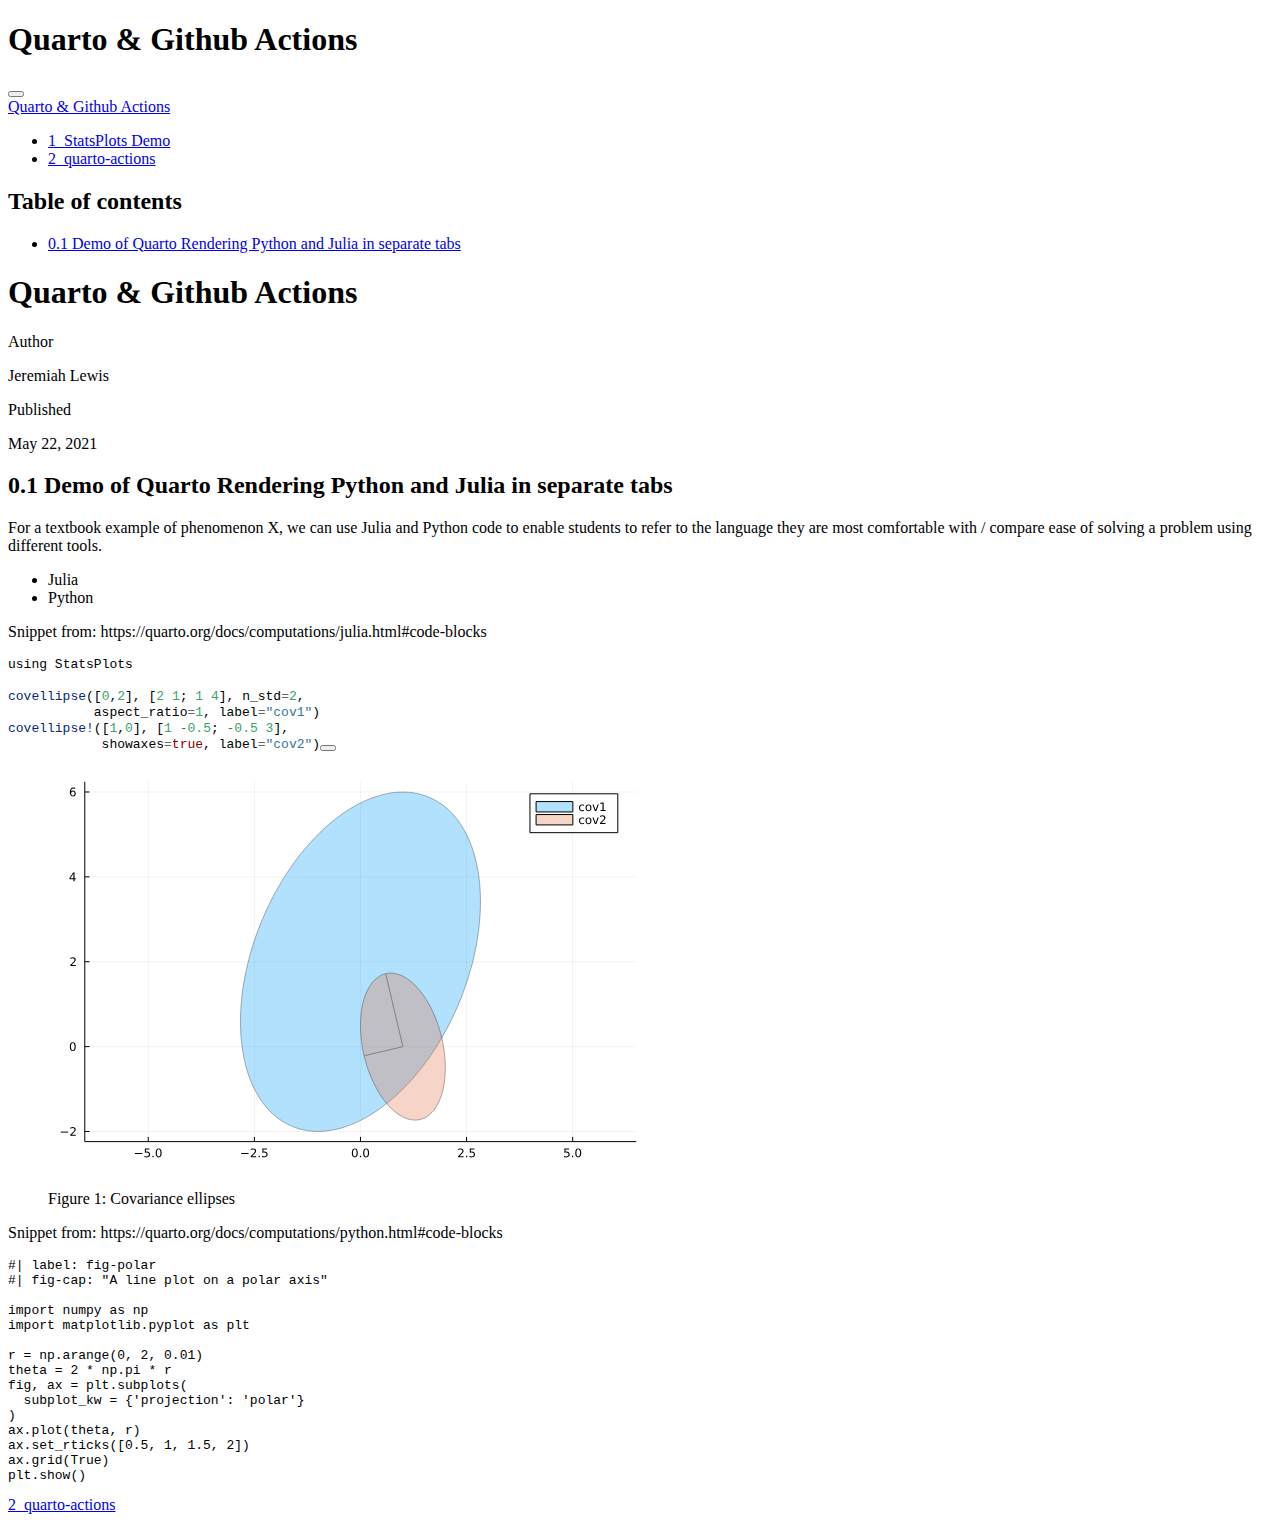
==== index.html @ 4ed68d57 "Deploying to gh-pages from @ jeremiahpslewis/quarto-reproducible-gh-actions@968321f6c983867484981bd9" ====
<!DOCTYPE html>
<html xmlns="http://www.w3.org/1999/xhtml" lang="en" xml:lang="en"><head>
  <meta charset="utf-8">
  <meta name="generator" content="quarto-0.9.243">
  <meta name="viewport" content="width=device-width, initial-scale=1.0, user-scalable=yes">
  <meta name="author" content="Norah Jones">
  <title>Quarto &amp; Github Actions</title>
  <style>
    code{white-space: pre-wrap;}
    span.smallcaps{font-variant: small-caps;}
    span.underline{text-decoration: underline;}
    div.column{display: inline-block; vertical-align: top; width: 50%;}
    div.hanging-indent{margin-left: 1.5em; text-indent: -1.5em;}
    ul.task-list{list-style: none;}
    pre > code.sourceCode { white-space: pre; position: relative; }
    pre > code.sourceCode > span { display: inline-block; line-height: 1.25; }
    pre > code.sourceCode > span:empty { height: 1.2em; }
    .sourceCode { overflow: visible; }
    code.sourceCode > span { color: inherit; text-decoration: inherit; }
    div.sourceCode { margin: 1em 0; }
    pre.sourceCode { margin: 0; }
    @media screen {
    div.sourceCode { overflow: auto; }
    }
    @media print {
    pre > code.sourceCode { white-space: pre-wrap; }
    pre > code.sourceCode > span { text-indent: -5em; padding-left: 5em; }
    }
    pre.numberSource code
      { counter-reset: source-line 0; }
    pre.numberSource code > span
      { position: relative; left: -4em; counter-increment: source-line; }
    pre.numberSource code > span > a:first-child::before
      { content: counter(source-line);
        position: relative; left: -1em; text-align: right; vertical-align: baseline;
        border: none; display: inline-block;
        -webkit-touch-callout: none; -webkit-user-select: none;
        -khtml-user-select: none; -moz-user-select: none;
        -ms-user-select: none; user-select: none;
        padding: 0 4px; width: 4em;
        color: #aaaaaa;
      }
    pre.numberSource { margin-left: 3em; border-left: 1px solid #aaaaaa;  padding-left: 4px; }
    div.sourceCode
      {   }
    @media screen {
    pre > code.sourceCode > span > a:first-child::before { text-decoration: underline; }
    }
    code span.al { color: #ff0000; font-weight: bold; } /* Alert */
    code span.an { color: #60a0b0; font-weight: bold; font-style: italic; } /* Annotation */
    code span.at { color: #7d9029; } /* Attribute */
    code span.bn { color: #40a070; } /* BaseN */
    code span.bu { } /* BuiltIn */
    code span.cf { color: #007020; font-weight: bold; } /* ControlFlow */
    code span.ch { color: #4070a0; } /* Char */
    code span.cn { color: #880000; } /* Constant */
    code span.co { color: #60a0b0; font-style: italic; } /* Comment */
    code span.cv { color: #60a0b0; font-weight: bold; font-style: italic; } /* CommentVar */
    code span.do { color: #ba2121; font-style: italic; } /* Documentation */
    code span.dt { color: #902000; } /* DataType */
    code span.dv { color: #40a070; } /* DecVal */
    code span.er { color: #ff0000; font-weight: bold; } /* Error */
    code span.ex { } /* Extension */
    code span.fl { color: #40a070; } /* Float */
    code span.fu { color: #06287e; } /* Function */
    code span.im { } /* Import */
    code span.in { color: #60a0b0; font-weight: bold; font-style: italic; } /* Information */
    code span.kw { color: #007020; font-weight: bold; } /* Keyword */
    code span.op { color: #666666; } /* Operator */
    code span.ot { color: #007020; } /* Other */
    code span.pp { color: #bc7a00; } /* Preprocessor */
    code span.sc { color: #4070a0; } /* SpecialChar */
    code span.ss { color: #bb6688; } /* SpecialString */
    code span.st { color: #4070a0; } /* String */
    code span.va { color: #19177c; } /* Variable */
    code span.vs { color: #4070a0; } /* VerbatimString */
    code span.wa { color: #60a0b0; font-weight: bold; font-style: italic; } /* Warning */
  </style>

  <script src="site_libs/quarto-nav/quarto-nav.js"></script>
  <script src="site_libs/quarto-nav/headroom.min.js"></script>
  <script src="site_libs/clipboard/clipboard.min.js"></script>
  <meta name="quarto:offset" content="./">
  <script src="site_libs/quarto-search/autocomplete.umd.js"></script>
  <script src="site_libs/quarto-search/fuse.min.js"></script>
  <script src="site_libs/quarto-search/quarto-search.js"></script>
  <link href="./quarto-actions.html" rel="next">
  <script src="site_libs/quarto-html/quarto.js"></script>
  <script src="site_libs/quarto-html/popper.min.js"></script>
  <script src="site_libs/quarto-html/tippy.umd.min.js"></script>
  <script src="site_libs/quarto-html/anchor.min.js"></script>
  <link href="site_libs/quarto-html/tippy.css" rel="stylesheet">
  <link id="quarto-text-highlighting-styles" href="site_libs/quarto-html/quarto-syntax-highlighting.css" rel="stylesheet">
  <script src="site_libs/bootstrap/bootstrap.min.js"></script>
  <link href="site_libs/bootstrap/bootstrap-icons.css" rel="stylesheet">
  <link href="site_libs/bootstrap/bootstrap.min.css" rel="stylesheet">
  <script id="quarto-search-options" type="application/json">{
    "location": "sidebar",
    "copy-button": false,
    "collapse-after": 3,
    "panel-placement": "start",
    "type": "textbox",
    "limit": 20,
    "language": {
      "search-no-results-text": "No results",
      "search-matching-documents-text": "matching documents",
      "search-copy-link-title": "Copy link to search",
      "search-hide-matches-text": "Hide additional matches",
      "search-more-match-text": "more match in this document",
      "search-more-matches-text": "more matches in this document",
      "search-clear-button-title": "Clear",
      "search-detached-cancel-button-title": "Cancel",
      "search-submit-button-title": "Submit"
    }
  }</script>
  <!--[if lt IE 9]>
    <script src="//cdnjs.cloudflare.com/ajax/libs/html5shiv/3.7.3/html5shiv-printshiv.min.js"></script>
  <![endif]-->
</head>
<body class="floating">
<div id="quarto-search-results"></div>
  <header id="quarto-header" class="headroom fixed-top">
  <nav class="quarto-secondary-nav" data-bs-toggle="collapse" data-bs-target="#quarto-sidebar" aria-controls="quarto-sidebar" aria-expanded="false" aria-label="Toggle sidebar navigation" onclick="if (window.quartoToggleHeadroom) { window.quartoToggleHeadroom(); }">
    <div class="container-fluid d-flex justify-content-between">
      <h1 class="quarto-secondary-nav-title">Quarto &amp; Github Actions</h1>
      <button type="button" class="quarto-btn-toggle btn" aria-label="Show secondary navigation">
        <i class="bi bi-chevron-right"></i>
      </button>
    </div>
  </nav>
</header>
<!-- content -->
<div id="quarto-content" class="quarto-container page-columns page-rows-contents page-layout-article">
<!-- sidebar -->
  <nav id="quarto-sidebar" class="sidebar collapse sidebar-navigation floating overflow-auto">
    <div class="pt-lg-2 mt-2 text-left sidebar-header">
    <div class="sidebar-title mb-0 py-0">
      <a href="./">Quarto &amp; Github Actions</a> 
    </div>
      </div>
      <div class="mt-2 flex-shrink-0 align-items-center">
        <div class="sidebar-search">
        <div id="quarto-search" class="" title="Search"></div>
        </div>
      </div>
    <div class="sidebar-menu-container"> 
    <ul class="list-unstyled mt-1">
        <li class="sidebar-item">
  <div class="sidebar-item-container"> 
  <a href="./index.html" class="sidebar-item-text sidebar-link active"><span class="chapter-number">1</span>&nbsp; <span class="chapter-title">StatsPlots Demo</span></a>
  </div>
</li>
        <li class="sidebar-item">
  <div class="sidebar-item-container"> 
  <a href="./quarto-actions.html" class="sidebar-item-text sidebar-link"><span class="chapter-number">2</span>&nbsp; <span class="chapter-title">quarto-actions</span></a>
  </div>
</li>
    </ul>
    </div>
</nav>
<!-- margin-sidebar -->
    <div id="quarto-margin-sidebar" class="sidebar margin-sidebar">
        <nav id="TOC" role="doc-toc">
<h2 id="toc-title">Table of contents</h2>
<ul>
<li><a href="#demo-of-quarto-rendering-python-and-julia-in-separate-tabs" id="toc-demo-of-quarto-rendering-python-and-julia-in-separate-tabs" class="nav-link active" data-scroll-target="#demo-of-quarto-rendering-python-and-julia-in-separate-tabs"> <span class="header-section-number">0.1</span> Demo of Quarto Rendering Python and Julia in separate tabs</a></li>
</ul>
</nav>
    </div>
<!-- main -->
<main class="content" id="quarto-document-content">
<header id="title-block-header" class="quarto-title-block default">



<div class="quarto-title"><h1 class="title d-none d-lg-block display-7">Quarto &amp; Github Actions</h1></div><div class="quarto-title-meta"><div><div class="quarto-title-meta-heading">Author</div><div class="quarto-title-meta-contents"><div class="quarto-title-authors"><div><div>
<p>Jeremiah Lewis</p>
</div></div></div></div></div><div><div class="quarto-title-meta-heading">Published</div><div class="quarto-title-meta-contents"><p class="date">May 22, 2021</p></div></div></div></header>

<section id="demo-of-quarto-rendering-python-and-julia-in-separate-tabs" class="level2" data-number="0.1">
<h2 data-number="0.1" class="anchored" data-anchor-id="demo-of-quarto-rendering-python-and-julia-in-separate-tabs"><span class="header-section-number">0.1</span> Demo of Quarto Rendering Python and Julia in separate tabs</h2>
<p>For a textbook example of phenomenon X, we can use Julia and Python code to enable students to refer to the language they are most comfortable with / compare ease of solving a problem using different tools.</p>
<div class="panel-tabset">
<ul class="nav nav-tabs" role="tablist"><li class="nav-item" role="presentation"><a class="nav-link active" id="tabset-1-1-tab" data-bs-toggle="tab" data-bs-target="#tabset-1-1" role="tab" aria-controls="tabset-1-1" aria-selected="true">Julia</a></li><li class="nav-item" role="presentation"><a class="nav-link" id="tabset-1-2-tab" data-bs-toggle="tab" data-bs-target="#tabset-1-2" role="tab" aria-controls="tabset-1-2" aria-selected="false">Python</a></li></ul>
<div class="tab-content">
<div id="tabset-1-1" class="tab-pane active" role="tabpanel" aria-labeledby="tabset-1-1-tab">
<p>Snippet from: https://quarto.org/docs/computations/julia.html#code-blocks</p>
<div class="cell" data-execution_count="1">
<div class="sourceCode cell-code" id="cb1"><pre class="sourceCode julia code-with-copy"><code class="sourceCode julia"><span id="cb1-1"><a href="#cb1-1" aria-hidden="true" tabindex="-1"></a><span class="im">using</span> <span class="bu">StatsPlots</span></span>
<span id="cb1-2"><a href="#cb1-2" aria-hidden="true" tabindex="-1"></a></span>
<span id="cb1-3"><a href="#cb1-3" aria-hidden="true" tabindex="-1"></a><span class="fu">covellipse</span>([<span class="fl">0</span>,<span class="fl">2</span>], [<span class="fl">2</span> <span class="fl">1</span>; <span class="fl">1</span> <span class="fl">4</span>], n_std<span class="op">=</span><span class="fl">2</span>, </span>
<span id="cb1-4"><a href="#cb1-4" aria-hidden="true" tabindex="-1"></a>           aspect_ratio<span class="op">=</span><span class="fl">1</span>, label<span class="op">=</span><span class="st">"cov1"</span>)</span>
<span id="cb1-5"><a href="#cb1-5" aria-hidden="true" tabindex="-1"></a><span class="fu">covellipse!</span>([<span class="fl">1</span>,<span class="fl">0</span>], [<span class="fl">1</span> <span class="op">-</span><span class="fl">0.5</span>; <span class="op">-</span><span class="fl">0.5</span> <span class="fl">3</span>], </span>
<span id="cb1-6"><a href="#cb1-6" aria-hidden="true" tabindex="-1"></a>            showaxes<span class="op">=</span><span class="cn">true</span>, label<span class="op">=</span><span class="st">"cov2"</span>)</span></code><button title="Copy to Clipboard" class="code-copy-button"><i class="bi"></i></button></pre></div>
<div class="cell-output cell-output-display" data-execution_count="2">
<div id="fig-covariance" class="quarto-figure quarto-figure-center anchored">
<figure class="figure">
<p><img src="index_files/figure-html/fig-covariance-output-1.svg" class="img-fluid figure-img"></p>
<p></p><figcaption aria-hidden="true" class="figure-caption">Figure 1: Covariance ellipses</figcaption><p></p>
</figure>
</div>
</div>
</div>
</div>
<div id="tabset-1-2" class="tab-pane" role="tabpanel" aria-labeledby="tabset-1-2-tab">
<p>Snippet from: https://quarto.org/docs/computations/python.html#code-blocks</p>
<pre class="{python}"><code>#| label: fig-polar
#| fig-cap: "A line plot on a polar axis"

import numpy as np
import matplotlib.pyplot as plt

r = np.arange(0, 2, 0.01)
theta = 2 * np.pi * r
fig, ax = plt.subplots(
  subplot_kw = {'projection': 'polar'} 
)
ax.plot(theta, r)
ax.set_rticks([0.5, 1, 1.5, 2])
ax.grid(True)
plt.show()</code></pre>
</div>
</div>
</div>



</section>
</main> <!-- /main -->
<script type="application/javascript">
window.document.addEventListener("DOMContentLoaded", function (event) {
  const icon = "";
  const anchorJS = new window.AnchorJS();
  anchorJS.options = {
    placement: 'right',
    icon: icon
  };
  anchorJS.add('.anchored');
  const clipboard = new window.ClipboardJS('.code-copy-button', {
    target: function(trigger) {
      return trigger.previousElementSibling;
    }
  });
  clipboard.on('success', function(e) {
    // button target
    const button = e.trigger;
    // don't keep focus
    button.blur();
    // flash "checked"
    button.classList.add('code-copy-button-checked');
    setTimeout(function() {
      button.classList.remove('code-copy-button-checked');
    }, 1000);
    // clear code selection
    e.clearSelection();
  });
  function tippyHover(el, contentFn) {
    const config = {
      allowHTML: true,
      content: contentFn,
      maxWidth: 500,
      delay: 100,
      arrow: false,
      appendTo: function(el) {
          return el.parentElement;
      },
      interactive: true,
      interactiveBorder: 10,
      theme: 'quarto',
      placement: 'bottom-start'
    };
    window.tippy(el, config); 
  }
  const noterefs = window.document.querySelectorAll('a[role="doc-noteref"]');
  for (var i=0; i<noterefs.length; i++) {
    const ref = noterefs[i];
    tippyHover(ref, function() {
      let href = ref.getAttribute('href');
      try { href = new URL(href).hash; } catch {}
      const id = href.replace(/^#\/?/, "");
      const note = window.document.getElementById(id);
      return note.innerHTML;
    });
  }
  var bibliorefs = window.document.querySelectorAll('a[role="doc-biblioref"]');
  for (var i=0; i<bibliorefs.length; i++) {
    const ref = bibliorefs[i];
    const cites = ref.parentNode.getAttribute('data-cites').split(' ');
    tippyHover(ref, function() {
      var popup = window.document.createElement('div');
      cites.forEach(function(cite) {
        var citeDiv = window.document.createElement('div');
        citeDiv.classList.add('hanging-indent');
        citeDiv.classList.add('csl-entry');
        var biblioDiv = window.document.getElementById('ref-' + cite);
        if (biblioDiv) {
          citeDiv.innerHTML = biblioDiv.innerHTML;
        }
        popup.appendChild(citeDiv);
      });
      return popup.innerHTML;
    });
  }
});
</script>
<nav class="page-navigation">
  <div class="nav-page nav-page-previous">
  </div>
  <div class="nav-page nav-page-next">
      <a href="./quarto-actions.html" class="pagination-link">
        <span class="nav-page-text"><span class="chapter-number">2</span>&nbsp; <span class="chapter-title">quarto-actions</span></span> <i class="bi bi-arrow-right-short"></i>
      </a>
  </div>
</nav>
</div> <!-- /content -->


</body></html>
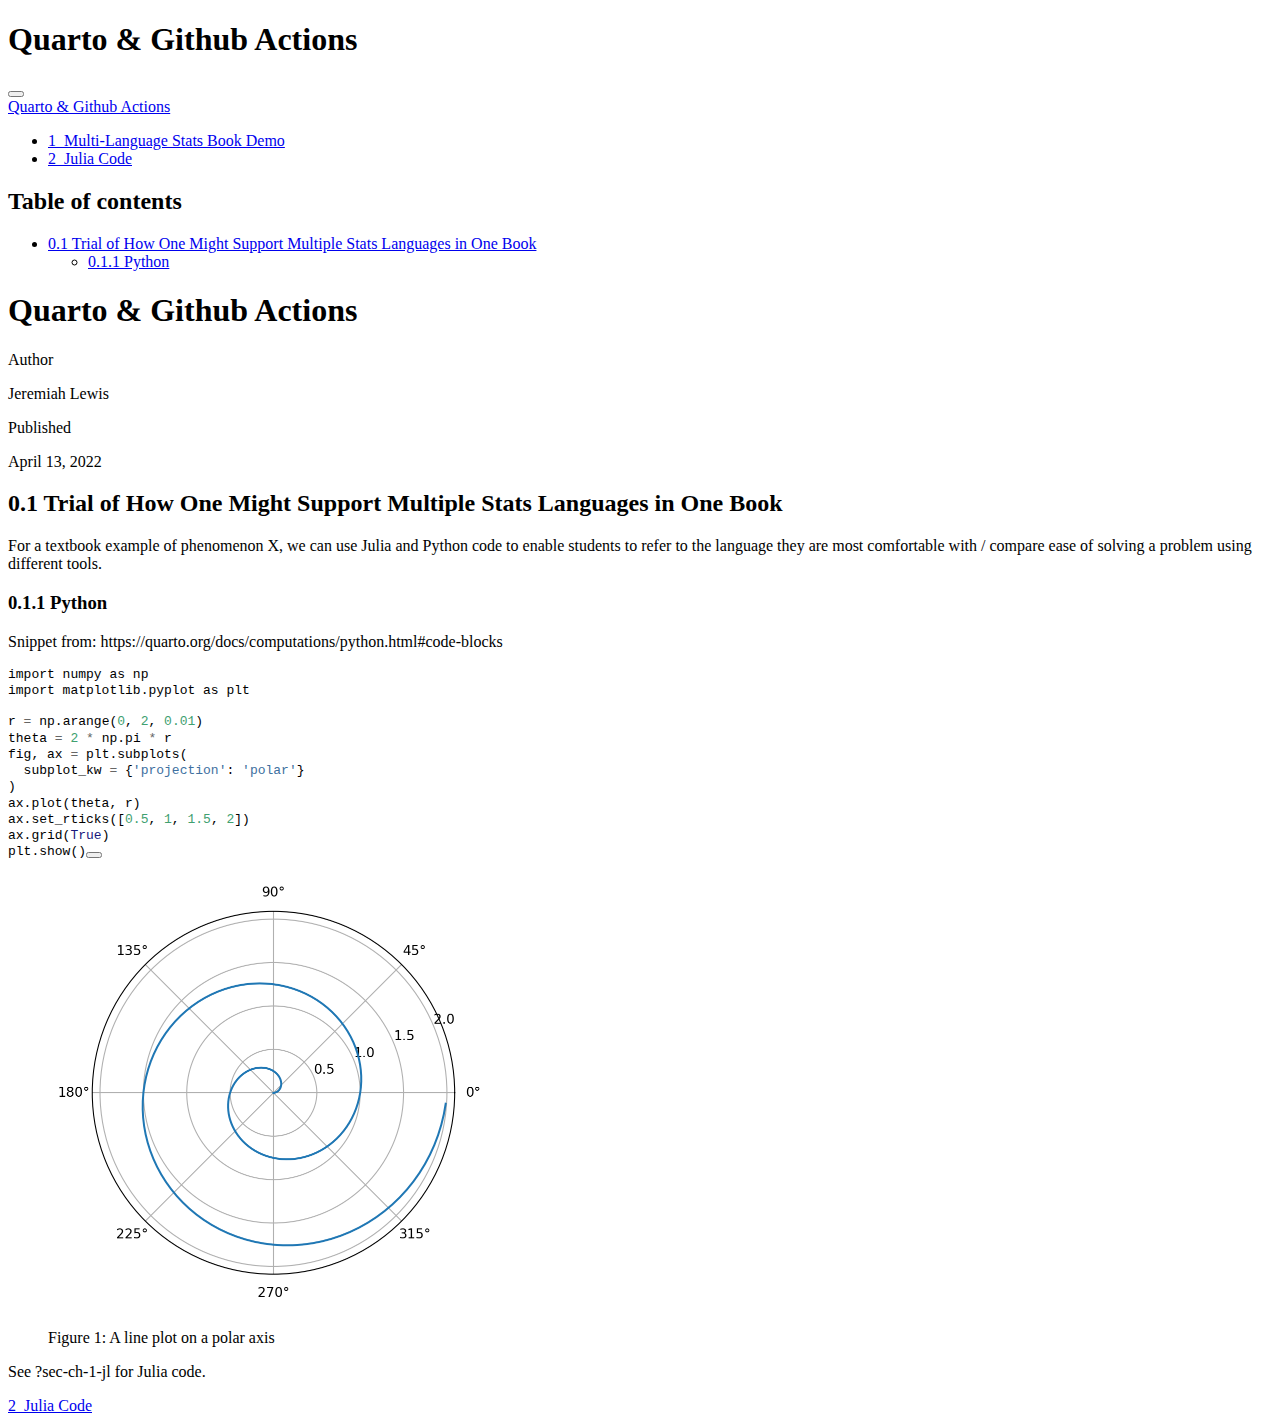
==== commit 304d3d65: "Deploying to gh-pages from @ jeremiahpslewis/quarto-reproducible-gh-actions@65e2d495f8b1edcae9ad84e5" ====
--- a/index.html
+++ b/index.html
@@ -3,7 +3,8 @@
   <meta charset="utf-8">
   <meta name="generator" content="quarto-0.9.243">
   <meta name="viewport" content="width=device-width, initial-scale=1.0, user-scalable=yes">
-  <meta name="author" content="Norah Jones">
+  <meta name="author" content="Jeremiah Lewis">
+  <meta name="dcterms.date" content="2022-04-13">
   <title>Quarto &amp; Github Actions</title>
   <style>
     code{white-space: pre-wrap;}
@@ -147,12 +148,12 @@
     <ul class="list-unstyled mt-1">
         <li class="sidebar-item">
   <div class="sidebar-item-container"> 
-  <a href="./index.html" class="sidebar-item-text sidebar-link active"><span class="chapter-number">1</span>&nbsp; <span class="chapter-title">StatsPlots Demo</span></a>
+  <a href="./index.html" class="sidebar-item-text sidebar-link active"><span class="chapter-number">1</span>&nbsp; <span class="chapter-title">Multi-Language Stats Book Demo</span></a>
   </div>
 </li>
         <li class="sidebar-item">
   <div class="sidebar-item-container"> 
-  <a href="./quarto-actions.html" class="sidebar-item-text sidebar-link"><span class="chapter-number">2</span>&nbsp; <span class="chapter-title">quarto-actions</span></a>
+  <a href="./quarto-actions.html" class="sidebar-item-text sidebar-link"><span class="chapter-number">2</span>&nbsp; <span class="chapter-title">Julia Code</span></a>
   </div>
 </li>
     </ul>
@@ -163,7 +164,10 @@
         <nav id="TOC" role="doc-toc">
 <h2 id="toc-title">Table of contents</h2>
 <ul>
-<li><a href="#demo-of-quarto-rendering-python-and-julia-in-separate-tabs" id="toc-demo-of-quarto-rendering-python-and-julia-in-separate-tabs" class="nav-link active" data-scroll-target="#demo-of-quarto-rendering-python-and-julia-in-separate-tabs"> <span class="header-section-number">0.1</span> Demo of Quarto Rendering Python and Julia in separate tabs</a></li>
+<li><a href="#trial-of-how-one-might-support-multiple-stats-languages-in-one-book" id="toc-trial-of-how-one-might-support-multiple-stats-languages-in-one-book" class="nav-link active" data-scroll-target="#trial-of-how-one-might-support-multiple-stats-languages-in-one-book"> <span class="header-section-number">0.1</span> Trial of How One Might Support Multiple Stats Languages in One Book</a>
+<ul class="collapse">
+<li><a href="#python" id="toc-python" class="nav-link" data-scroll-target="#python"> <span class="header-section-number">0.1.1</span> Python</a></li>
+</ul></li>
 </ul>
 </nav>
     </div>
@@ -175,56 +179,41 @@
 
 <div class="quarto-title"><h1 class="title d-none d-lg-block display-7">Quarto &amp; Github Actions</h1></div><div class="quarto-title-meta"><div><div class="quarto-title-meta-heading">Author</div><div class="quarto-title-meta-contents"><div class="quarto-title-authors"><div><div>
 <p>Jeremiah Lewis</p>
-</div></div></div></div></div><div><div class="quarto-title-meta-heading">Published</div><div class="quarto-title-meta-contents"><p class="date">May 22, 2021</p></div></div></div></header>
-
-<section id="demo-of-quarto-rendering-python-and-julia-in-separate-tabs" class="level2" data-number="0.1">
-<h2 data-number="0.1" class="anchored" data-anchor-id="demo-of-quarto-rendering-python-and-julia-in-separate-tabs"><span class="header-section-number">0.1</span> Demo of Quarto Rendering Python and Julia in separate tabs</h2>
+</div></div></div></div></div><div><div class="quarto-title-meta-heading">Published</div><div class="quarto-title-meta-contents"><p class="date">April 13, 2022</p></div></div></div></header>
+
+<section id="trial-of-how-one-might-support-multiple-stats-languages-in-one-book" class="level2" data-number="0.1">
+<h2 data-number="0.1" class="anchored" data-anchor-id="trial-of-how-one-might-support-multiple-stats-languages-in-one-book"><span class="header-section-number">0.1</span> Trial of How One Might Support Multiple Stats Languages in One Book</h2>
 <p>For a textbook example of phenomenon X, we can use Julia and Python code to enable students to refer to the language they are most comfortable with / compare ease of solving a problem using different tools.</p>
-<div class="panel-tabset">
-<ul class="nav nav-tabs" role="tablist"><li class="nav-item" role="presentation"><a class="nav-link active" id="tabset-1-1-tab" data-bs-toggle="tab" data-bs-target="#tabset-1-1" role="tab" aria-controls="tabset-1-1" aria-selected="true">Julia</a></li><li class="nav-item" role="presentation"><a class="nav-link" id="tabset-1-2-tab" data-bs-toggle="tab" data-bs-target="#tabset-1-2" role="tab" aria-controls="tabset-1-2" aria-selected="false">Python</a></li></ul>
-<div class="tab-content">
-<div id="tabset-1-1" class="tab-pane active" role="tabpanel" aria-labeledby="tabset-1-1-tab">
-<p>Snippet from: https://quarto.org/docs/computations/julia.html#code-blocks</p>
+<section id="python" class="level3" data-number="0.1.1">
+<h3 data-number="0.1.1" class="anchored" data-anchor-id="python"><span class="header-section-number">0.1.1</span> Python</h3>
+<p>Snippet from: https://quarto.org/docs/computations/python.html#code-blocks</p>
 <div class="cell" data-execution_count="1">
-<div class="sourceCode cell-code" id="cb1"><pre class="sourceCode julia code-with-copy"><code class="sourceCode julia"><span id="cb1-1"><a href="#cb1-1" aria-hidden="true" tabindex="-1"></a><span class="im">using</span> <span class="bu">StatsPlots</span></span>
-<span id="cb1-2"><a href="#cb1-2" aria-hidden="true" tabindex="-1"></a></span>
-<span id="cb1-3"><a href="#cb1-3" aria-hidden="true" tabindex="-1"></a><span class="fu">covellipse</span>([<span class="fl">0</span>,<span class="fl">2</span>], [<span class="fl">2</span> <span class="fl">1</span>; <span class="fl">1</span> <span class="fl">4</span>], n_std<span class="op">=</span><span class="fl">2</span>, </span>
-<span id="cb1-4"><a href="#cb1-4" aria-hidden="true" tabindex="-1"></a>           aspect_ratio<span class="op">=</span><span class="fl">1</span>, label<span class="op">=</span><span class="st">"cov1"</span>)</span>
-<span id="cb1-5"><a href="#cb1-5" aria-hidden="true" tabindex="-1"></a><span class="fu">covellipse!</span>([<span class="fl">1</span>,<span class="fl">0</span>], [<span class="fl">1</span> <span class="op">-</span><span class="fl">0.5</span>; <span class="op">-</span><span class="fl">0.5</span> <span class="fl">3</span>], </span>
-<span id="cb1-6"><a href="#cb1-6" aria-hidden="true" tabindex="-1"></a>            showaxes<span class="op">=</span><span class="cn">true</span>, label<span class="op">=</span><span class="st">"cov2"</span>)</span></code><button title="Copy to Clipboard" class="code-copy-button"><i class="bi"></i></button></pre></div>
-<div class="cell-output cell-output-display" data-execution_count="2">
-<div id="fig-covariance" class="quarto-figure quarto-figure-center anchored">
+<div class="sourceCode cell-code" id="cb1"><pre class="sourceCode python code-with-copy"><code class="sourceCode python"><span id="cb1-1"><a href="#cb1-1" aria-hidden="true" tabindex="-1"></a><span class="im">import</span> numpy <span class="im">as</span> np</span>
+<span id="cb1-2"><a href="#cb1-2" aria-hidden="true" tabindex="-1"></a><span class="im">import</span> matplotlib.pyplot <span class="im">as</span> plt</span>
+<span id="cb1-3"><a href="#cb1-3" aria-hidden="true" tabindex="-1"></a></span>
+<span id="cb1-4"><a href="#cb1-4" aria-hidden="true" tabindex="-1"></a>r <span class="op">=</span> np.arange(<span class="dv">0</span>, <span class="dv">2</span>, <span class="fl">0.01</span>)</span>
+<span id="cb1-5"><a href="#cb1-5" aria-hidden="true" tabindex="-1"></a>theta <span class="op">=</span> <span class="dv">2</span> <span class="op">*</span> np.pi <span class="op">*</span> r</span>
+<span id="cb1-6"><a href="#cb1-6" aria-hidden="true" tabindex="-1"></a>fig, ax <span class="op">=</span> plt.subplots(</span>
+<span id="cb1-7"><a href="#cb1-7" aria-hidden="true" tabindex="-1"></a>  subplot_kw <span class="op">=</span> {<span class="st">'projection'</span>: <span class="st">'polar'</span>} </span>
+<span id="cb1-8"><a href="#cb1-8" aria-hidden="true" tabindex="-1"></a>)</span>
+<span id="cb1-9"><a href="#cb1-9" aria-hidden="true" tabindex="-1"></a>ax.plot(theta, r)</span>
+<span id="cb1-10"><a href="#cb1-10" aria-hidden="true" tabindex="-1"></a>ax.set_rticks([<span class="fl">0.5</span>, <span class="dv">1</span>, <span class="fl">1.5</span>, <span class="dv">2</span>])</span>
+<span id="cb1-11"><a href="#cb1-11" aria-hidden="true" tabindex="-1"></a>ax.grid(<span class="va">True</span>)</span>
+<span id="cb1-12"><a href="#cb1-12" aria-hidden="true" tabindex="-1"></a>plt.show()</span></code><button title="Copy to Clipboard" class="code-copy-button"><i class="bi"></i></button></pre></div>
+<div class="cell-output cell-output-display">
+<div id="fig-polar" class="quarto-figure quarto-figure-center anchored">
 <figure class="figure">
-<p><img src="index_files/figure-html/fig-covariance-output-1.svg" class="img-fluid figure-img"></p>
-<p></p><figcaption aria-hidden="true" class="figure-caption">Figure 1: Covariance ellipses</figcaption><p></p>
+<p><img src="index_files/figure-html/fig-polar-output-1.png" width="442" height="432" class="figure-img"></p>
+<p></p><figcaption aria-hidden="true" class="figure-caption">Figure 1: A line plot on a polar axis</figcaption><p></p>
 </figure>
 </div>
 </div>
 </div>
-</div>
-<div id="tabset-1-2" class="tab-pane" role="tabpanel" aria-labeledby="tabset-1-2-tab">
-<p>Snippet from: https://quarto.org/docs/computations/python.html#code-blocks</p>
-<pre class="{python}"><code>#| label: fig-polar
-#| fig-cap: "A line plot on a polar axis"
-
-import numpy as np
-import matplotlib.pyplot as plt
-
-r = np.arange(0, 2, 0.01)
-theta = 2 * np.pi * r
-fig, ax = plt.subplots(
-  subplot_kw = {'projection': 'polar'} 
-)
-ax.plot(theta, r)
-ax.set_rticks([0.5, 1, 1.5, 2])
-ax.grid(True)
-plt.show()</code></pre>
-</div>
-</div>
-</div>
-
-
-
+<p>See <span class="quarto-unresolved-ref">?sec-ch-1-jl</span> for Julia code.</p>
+
+
+
+</section>
 </section>
 </main> <!-- /main -->
 <script type="application/javascript">
@@ -308,7 +297,7 @@
   </div>
   <div class="nav-page nav-page-next">
       <a href="./quarto-actions.html" class="pagination-link">
-        <span class="nav-page-text"><span class="chapter-number">2</span>&nbsp; <span class="chapter-title">quarto-actions</span></span> <i class="bi bi-arrow-right-short"></i>
+        <span class="nav-page-text"><span class="chapter-number">2</span>&nbsp; <span class="chapter-title">Julia Code</span></span> <i class="bi bi-arrow-right-short"></i>
       </a>
   </div>
 </nav>
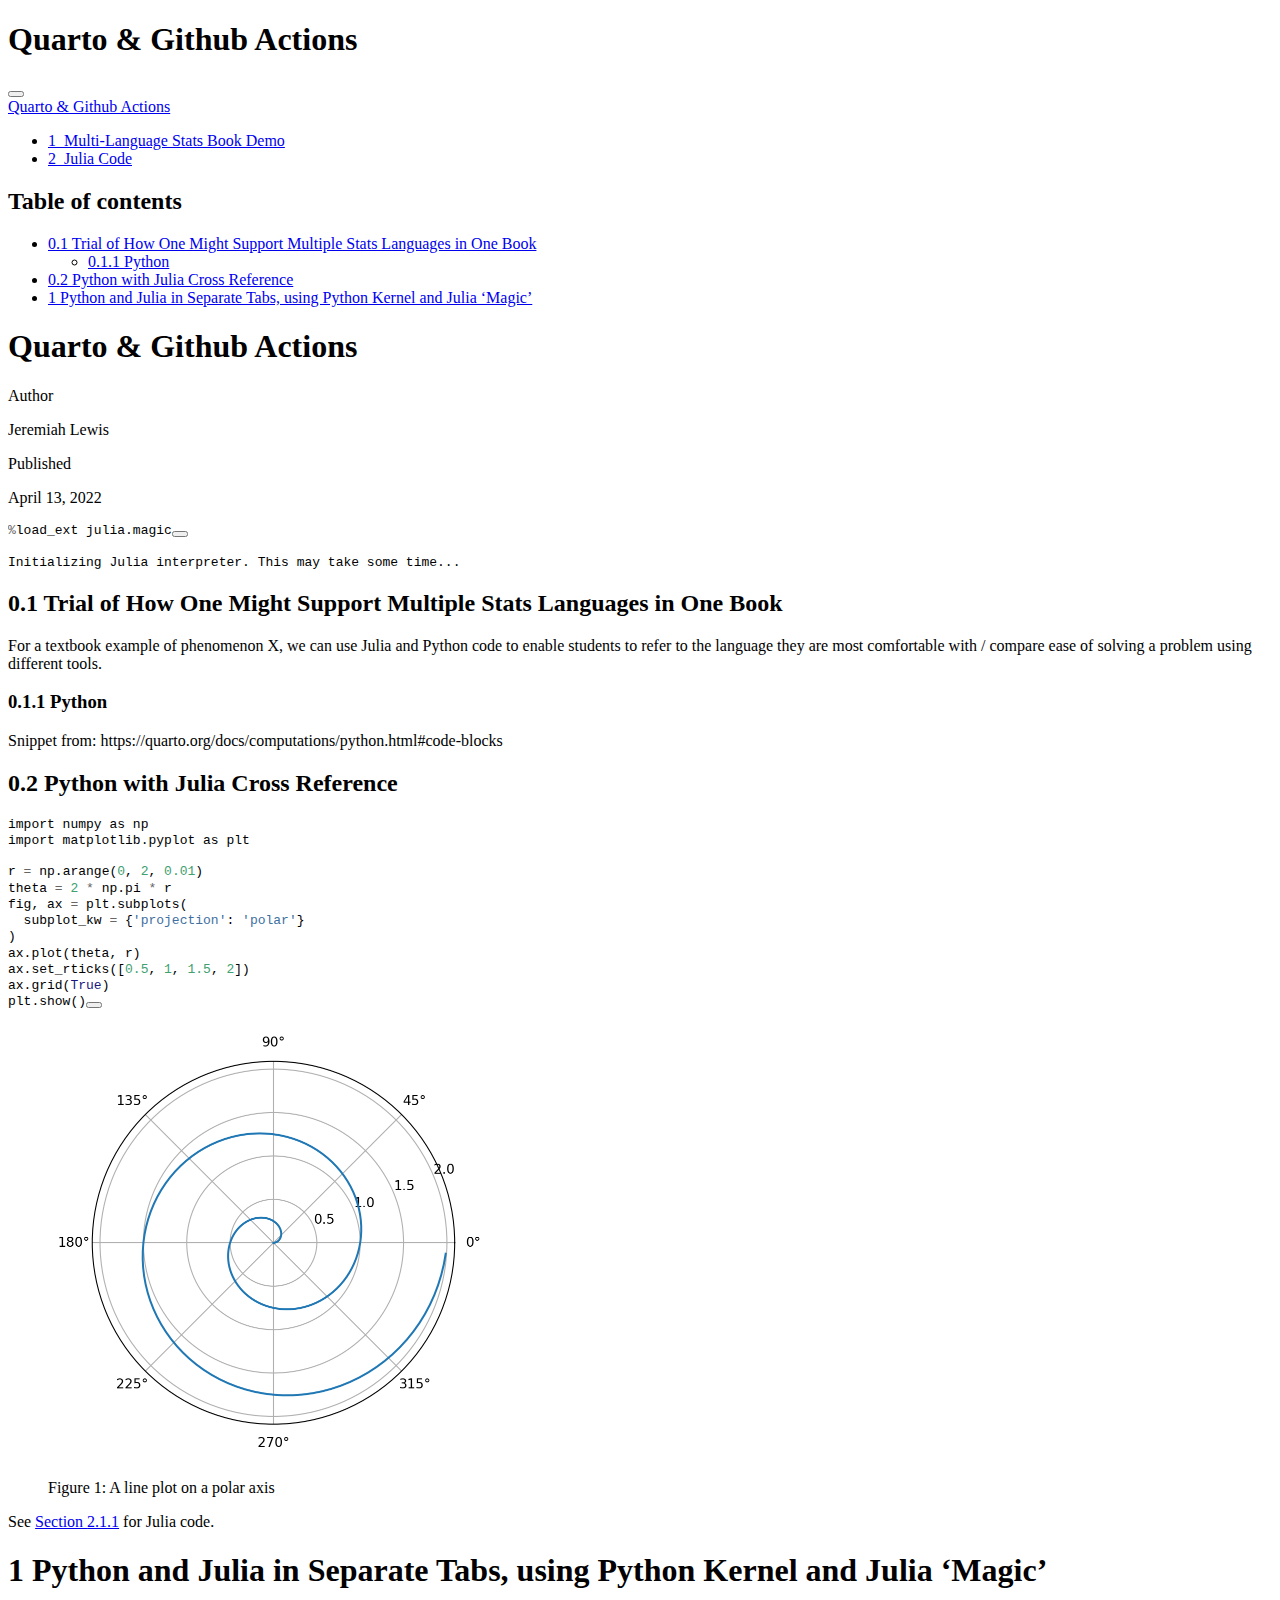
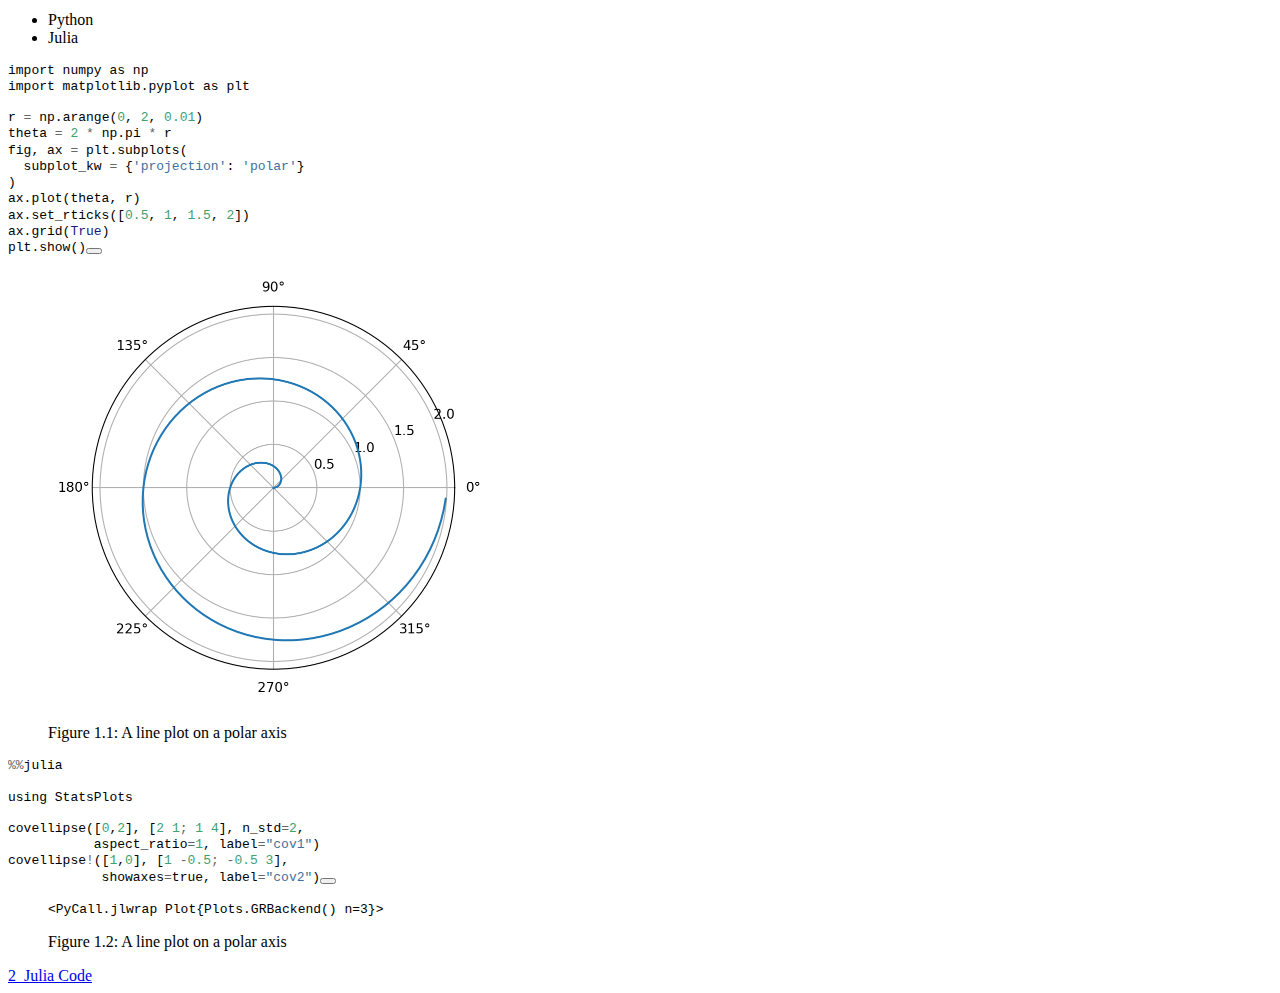
==== commit a1fbb6ab: "Deploying to gh-pages from @ jeremiahpslewis/quarto-reproducible-gh-actions@31b89a2b77bcd121e652bfc2" ====
--- a/index.html
+++ b/index.html
@@ -168,6 +168,8 @@
 <ul class="collapse">
 <li><a href="#python" id="toc-python" class="nav-link" data-scroll-target="#python"> <span class="header-section-number">0.1.1</span> Python</a></li>
 </ul></li>
+<li><a href="#python-with-julia-cross-reference" id="toc-python-with-julia-cross-reference" class="nav-link" data-scroll-target="#python-with-julia-cross-reference"> <span class="header-section-number">0.2</span> Python with Julia Cross Reference</a></li>
+<li><a href="#python-and-julia-in-separate-tabs-using-python-kernel-and-julia-magic" id="toc-python-and-julia-in-separate-tabs-using-python-kernel-and-julia-magic" class="nav-link" data-scroll-target="#python-and-julia-in-separate-tabs-using-python-kernel-and-julia-magic"> <span class="header-section-number">1</span> Python and Julia in Separate Tabs, using Python Kernel and Julia ‘Magic’</a></li>
 </ul>
 </nav>
     </div>
@@ -181,25 +183,38 @@
 <p>Jeremiah Lewis</p>
 </div></div></div></div></div><div><div class="quarto-title-meta-heading">Published</div><div class="quarto-title-meta-contents"><p class="date">April 13, 2022</p></div></div></div></header>
 
+<div class="cell" data-execution_count="1">
+<div class="sourceCode cell-code" id="cb1"><pre class="sourceCode python code-with-copy"><code class="sourceCode python"><span id="cb1-1"><a href="#cb1-1" aria-hidden="true" tabindex="-1"></a><span class="op">%</span>load_ext julia.magic</span></code><button title="Copy to Clipboard" class="code-copy-button"><i class="bi"></i></button></pre></div>
+<div class="cell-output cell-output-stdout">
+<pre><code>Initializing Julia interpreter. This may take some time...</code></pre>
+</div>
+<div class="cell-output cell-output-stdout">
+<pre><code></code></pre>
+</div>
+</div>
 <section id="trial-of-how-one-might-support-multiple-stats-languages-in-one-book" class="level2" data-number="0.1">
 <h2 data-number="0.1" class="anchored" data-anchor-id="trial-of-how-one-might-support-multiple-stats-languages-in-one-book"><span class="header-section-number">0.1</span> Trial of How One Might Support Multiple Stats Languages in One Book</h2>
 <p>For a textbook example of phenomenon X, we can use Julia and Python code to enable students to refer to the language they are most comfortable with / compare ease of solving a problem using different tools.</p>
 <section id="python" class="level3" data-number="0.1.1">
 <h3 data-number="0.1.1" class="anchored" data-anchor-id="python"><span class="header-section-number">0.1.1</span> Python</h3>
 <p>Snippet from: https://quarto.org/docs/computations/python.html#code-blocks</p>
-<div class="cell" data-execution_count="1">
-<div class="sourceCode cell-code" id="cb1"><pre class="sourceCode python code-with-copy"><code class="sourceCode python"><span id="cb1-1"><a href="#cb1-1" aria-hidden="true" tabindex="-1"></a><span class="im">import</span> numpy <span class="im">as</span> np</span>
-<span id="cb1-2"><a href="#cb1-2" aria-hidden="true" tabindex="-1"></a><span class="im">import</span> matplotlib.pyplot <span class="im">as</span> plt</span>
-<span id="cb1-3"><a href="#cb1-3" aria-hidden="true" tabindex="-1"></a></span>
-<span id="cb1-4"><a href="#cb1-4" aria-hidden="true" tabindex="-1"></a>r <span class="op">=</span> np.arange(<span class="dv">0</span>, <span class="dv">2</span>, <span class="fl">0.01</span>)</span>
-<span id="cb1-5"><a href="#cb1-5" aria-hidden="true" tabindex="-1"></a>theta <span class="op">=</span> <span class="dv">2</span> <span class="op">*</span> np.pi <span class="op">*</span> r</span>
-<span id="cb1-6"><a href="#cb1-6" aria-hidden="true" tabindex="-1"></a>fig, ax <span class="op">=</span> plt.subplots(</span>
-<span id="cb1-7"><a href="#cb1-7" aria-hidden="true" tabindex="-1"></a>  subplot_kw <span class="op">=</span> {<span class="st">'projection'</span>: <span class="st">'polar'</span>} </span>
-<span id="cb1-8"><a href="#cb1-8" aria-hidden="true" tabindex="-1"></a>)</span>
-<span id="cb1-9"><a href="#cb1-9" aria-hidden="true" tabindex="-1"></a>ax.plot(theta, r)</span>
-<span id="cb1-10"><a href="#cb1-10" aria-hidden="true" tabindex="-1"></a>ax.set_rticks([<span class="fl">0.5</span>, <span class="dv">1</span>, <span class="fl">1.5</span>, <span class="dv">2</span>])</span>
-<span id="cb1-11"><a href="#cb1-11" aria-hidden="true" tabindex="-1"></a>ax.grid(<span class="va">True</span>)</span>
-<span id="cb1-12"><a href="#cb1-12" aria-hidden="true" tabindex="-1"></a>plt.show()</span></code><button title="Copy to Clipboard" class="code-copy-button"><i class="bi"></i></button></pre></div>
+</section>
+</section>
+<section id="python-with-julia-cross-reference" class="level2" data-number="0.2">
+<h2 data-number="0.2" class="anchored" data-anchor-id="python-with-julia-cross-reference"><span class="header-section-number">0.2</span> Python with Julia Cross Reference</h2>
+<div class="cell" data-execution_count="2">
+<div class="sourceCode cell-code" id="cb4"><pre class="sourceCode python code-with-copy"><code class="sourceCode python"><span id="cb4-1"><a href="#cb4-1" aria-hidden="true" tabindex="-1"></a><span class="im">import</span> numpy <span class="im">as</span> np</span>
+<span id="cb4-2"><a href="#cb4-2" aria-hidden="true" tabindex="-1"></a><span class="im">import</span> matplotlib.pyplot <span class="im">as</span> plt</span>
+<span id="cb4-3"><a href="#cb4-3" aria-hidden="true" tabindex="-1"></a></span>
+<span id="cb4-4"><a href="#cb4-4" aria-hidden="true" tabindex="-1"></a>r <span class="op">=</span> np.arange(<span class="dv">0</span>, <span class="dv">2</span>, <span class="fl">0.01</span>)</span>
+<span id="cb4-5"><a href="#cb4-5" aria-hidden="true" tabindex="-1"></a>theta <span class="op">=</span> <span class="dv">2</span> <span class="op">*</span> np.pi <span class="op">*</span> r</span>
+<span id="cb4-6"><a href="#cb4-6" aria-hidden="true" tabindex="-1"></a>fig, ax <span class="op">=</span> plt.subplots(</span>
+<span id="cb4-7"><a href="#cb4-7" aria-hidden="true" tabindex="-1"></a>  subplot_kw <span class="op">=</span> {<span class="st">'projection'</span>: <span class="st">'polar'</span>} </span>
+<span id="cb4-8"><a href="#cb4-8" aria-hidden="true" tabindex="-1"></a>)</span>
+<span id="cb4-9"><a href="#cb4-9" aria-hidden="true" tabindex="-1"></a>ax.plot(theta, r)</span>
+<span id="cb4-10"><a href="#cb4-10" aria-hidden="true" tabindex="-1"></a>ax.set_rticks([<span class="fl">0.5</span>, <span class="dv">1</span>, <span class="fl">1.5</span>, <span class="dv">2</span>])</span>
+<span id="cb4-11"><a href="#cb4-11" aria-hidden="true" tabindex="-1"></a>ax.grid(<span class="va">True</span>)</span>
+<span id="cb4-12"><a href="#cb4-12" aria-hidden="true" tabindex="-1"></a>plt.show()</span></code><button title="Copy to Clipboard" class="code-copy-button"><i class="bi"></i></button></pre></div>
 <div class="cell-output cell-output-display">
 <div id="fig-polar" class="quarto-figure quarto-figure-center anchored">
 <figure class="figure">
@@ -209,11 +224,60 @@
 </div>
 </div>
 </div>
-<p>See <span class="quarto-unresolved-ref">?sec-ch-1-jl</span> for Julia code.</p>
-
-
-
+<p>See <a href="quarto-actions.html#sec-ch-1-jl">Section&nbsp;<span>2.1.1</span></a> for Julia code.</p>
 </section>
+<section id="python-and-julia-in-separate-tabs-using-python-kernel-and-julia-magic" class="level1" data-number="1">
+<h1 data-number="1"><span class="header-section-number">1</span> Python and Julia in Separate Tabs, using Python Kernel and Julia ‘Magic’</h1>
+<div class="panel-tabset">
+<ul class="nav nav-tabs" role="tablist"><li class="nav-item" role="presentation"><a class="nav-link active" id="tabset-1-1-tab" data-bs-toggle="tab" data-bs-target="#tabset-1-1" role="tab" aria-controls="tabset-1-1" aria-selected="true">Python</a></li><li class="nav-item" role="presentation"><a class="nav-link" id="tabset-1-2-tab" data-bs-toggle="tab" data-bs-target="#tabset-1-2" role="tab" aria-controls="tabset-1-2" aria-selected="false">Julia</a></li></ul>
+<div class="tab-content">
+<div id="tabset-1-1" class="tab-pane active" role="tabpanel" aria-labeledby="tabset-1-1-tab">
+<div class="cell" data-execution_count="3">
+<div class="sourceCode cell-code" id="cb5"><pre class="sourceCode python code-with-copy"><code class="sourceCode python"><span id="cb5-1"><a href="#cb5-1" aria-hidden="true" tabindex="-1"></a><span class="im">import</span> numpy <span class="im">as</span> np</span>
+<span id="cb5-2"><a href="#cb5-2" aria-hidden="true" tabindex="-1"></a><span class="im">import</span> matplotlib.pyplot <span class="im">as</span> plt</span>
+<span id="cb5-3"><a href="#cb5-3" aria-hidden="true" tabindex="-1"></a></span>
+<span id="cb5-4"><a href="#cb5-4" aria-hidden="true" tabindex="-1"></a>r <span class="op">=</span> np.arange(<span class="dv">0</span>, <span class="dv">2</span>, <span class="fl">0.01</span>)</span>
+<span id="cb5-5"><a href="#cb5-5" aria-hidden="true" tabindex="-1"></a>theta <span class="op">=</span> <span class="dv">2</span> <span class="op">*</span> np.pi <span class="op">*</span> r</span>
+<span id="cb5-6"><a href="#cb5-6" aria-hidden="true" tabindex="-1"></a>fig, ax <span class="op">=</span> plt.subplots(</span>
+<span id="cb5-7"><a href="#cb5-7" aria-hidden="true" tabindex="-1"></a>  subplot_kw <span class="op">=</span> {<span class="st">'projection'</span>: <span class="st">'polar'</span>} </span>
+<span id="cb5-8"><a href="#cb5-8" aria-hidden="true" tabindex="-1"></a>)</span>
+<span id="cb5-9"><a href="#cb5-9" aria-hidden="true" tabindex="-1"></a>ax.plot(theta, r)</span>
+<span id="cb5-10"><a href="#cb5-10" aria-hidden="true" tabindex="-1"></a>ax.set_rticks([<span class="fl">0.5</span>, <span class="dv">1</span>, <span class="fl">1.5</span>, <span class="dv">2</span>])</span>
+<span id="cb5-11"><a href="#cb5-11" aria-hidden="true" tabindex="-1"></a>ax.grid(<span class="va">True</span>)</span>
+<span id="cb5-12"><a href="#cb5-12" aria-hidden="true" tabindex="-1"></a>plt.show()</span></code><button title="Copy to Clipboard" class="code-copy-button"><i class="bi"></i></button></pre></div>
+<div class="cell-output cell-output-display">
+<div id="fig-polar1" class="quarto-figure quarto-figure-center anchored">
+<figure class="figure">
+<p><img src="index_files/figure-html/fig-polar1-output-1.png" width="442" height="432" class="figure-img"></p>
+<p></p><figcaption aria-hidden="true" class="figure-caption">Figure 1.1: A line plot on a polar axis</figcaption><p></p>
+</figure>
+</div>
+</div>
+</div>
+</div>
+<div id="tabset-1-2" class="tab-pane" role="tabpanel" aria-labeledby="tabset-1-2-tab">
+<div class="cell" data-execution_count="4">
+<div class="sourceCode cell-code" id="cb6"><pre class="sourceCode python code-with-copy"><code class="sourceCode python"><span id="cb6-1"><a href="#cb6-1" aria-hidden="true" tabindex="-1"></a><span class="op">%%</span>julia</span>
+<span id="cb6-2"><a href="#cb6-2" aria-hidden="true" tabindex="-1"></a></span>
+<span id="cb6-3"><a href="#cb6-3" aria-hidden="true" tabindex="-1"></a>using StatsPlots</span>
+<span id="cb6-4"><a href="#cb6-4" aria-hidden="true" tabindex="-1"></a></span>
+<span id="cb6-5"><a href="#cb6-5" aria-hidden="true" tabindex="-1"></a>covellipse([<span class="dv">0</span>,<span class="dv">2</span>], [<span class="dv">2</span> <span class="dv">1</span><span class="op">;</span> <span class="dv">1</span> <span class="dv">4</span>], n_std<span class="op">=</span><span class="dv">2</span>, </span>
+<span id="cb6-6"><a href="#cb6-6" aria-hidden="true" tabindex="-1"></a>           aspect_ratio<span class="op">=</span><span class="dv">1</span>, label<span class="op">=</span><span class="st">"cov1"</span>)</span>
+<span id="cb6-7"><a href="#cb6-7" aria-hidden="true" tabindex="-1"></a>covellipse<span class="op">!</span>([<span class="dv">1</span>,<span class="dv">0</span>], [<span class="dv">1</span> <span class="op">-</span><span class="fl">0.5</span><span class="op">;</span> <span class="op">-</span><span class="fl">0.5</span> <span class="dv">3</span>], </span>
+<span id="cb6-8"><a href="#cb6-8" aria-hidden="true" tabindex="-1"></a>            showaxes<span class="op">=</span>true, label<span class="op">=</span><span class="st">"cov2"</span>)</span></code><button title="Copy to Clipboard" class="code-copy-button"><i class="bi"></i></button></pre></div>
+<div id="fig-polar-julia" class="quarto-figure quarto-figure-center anchored">
+<figure class="figure">
+<pre><code>&lt;PyCall.jlwrap Plot{Plots.GRBackend() n=3}&gt;</code></pre>
+<p></p><figcaption aria-hidden="true" class="figure-caption">Figure 1.2: A line plot on a polar axis</figcaption><p></p>
+</figure>
+</div>
+</div>
+</div>
+</div>
+</div>
+
+
+
 </section>
 </main> <!-- /main -->
 <script type="application/javascript">
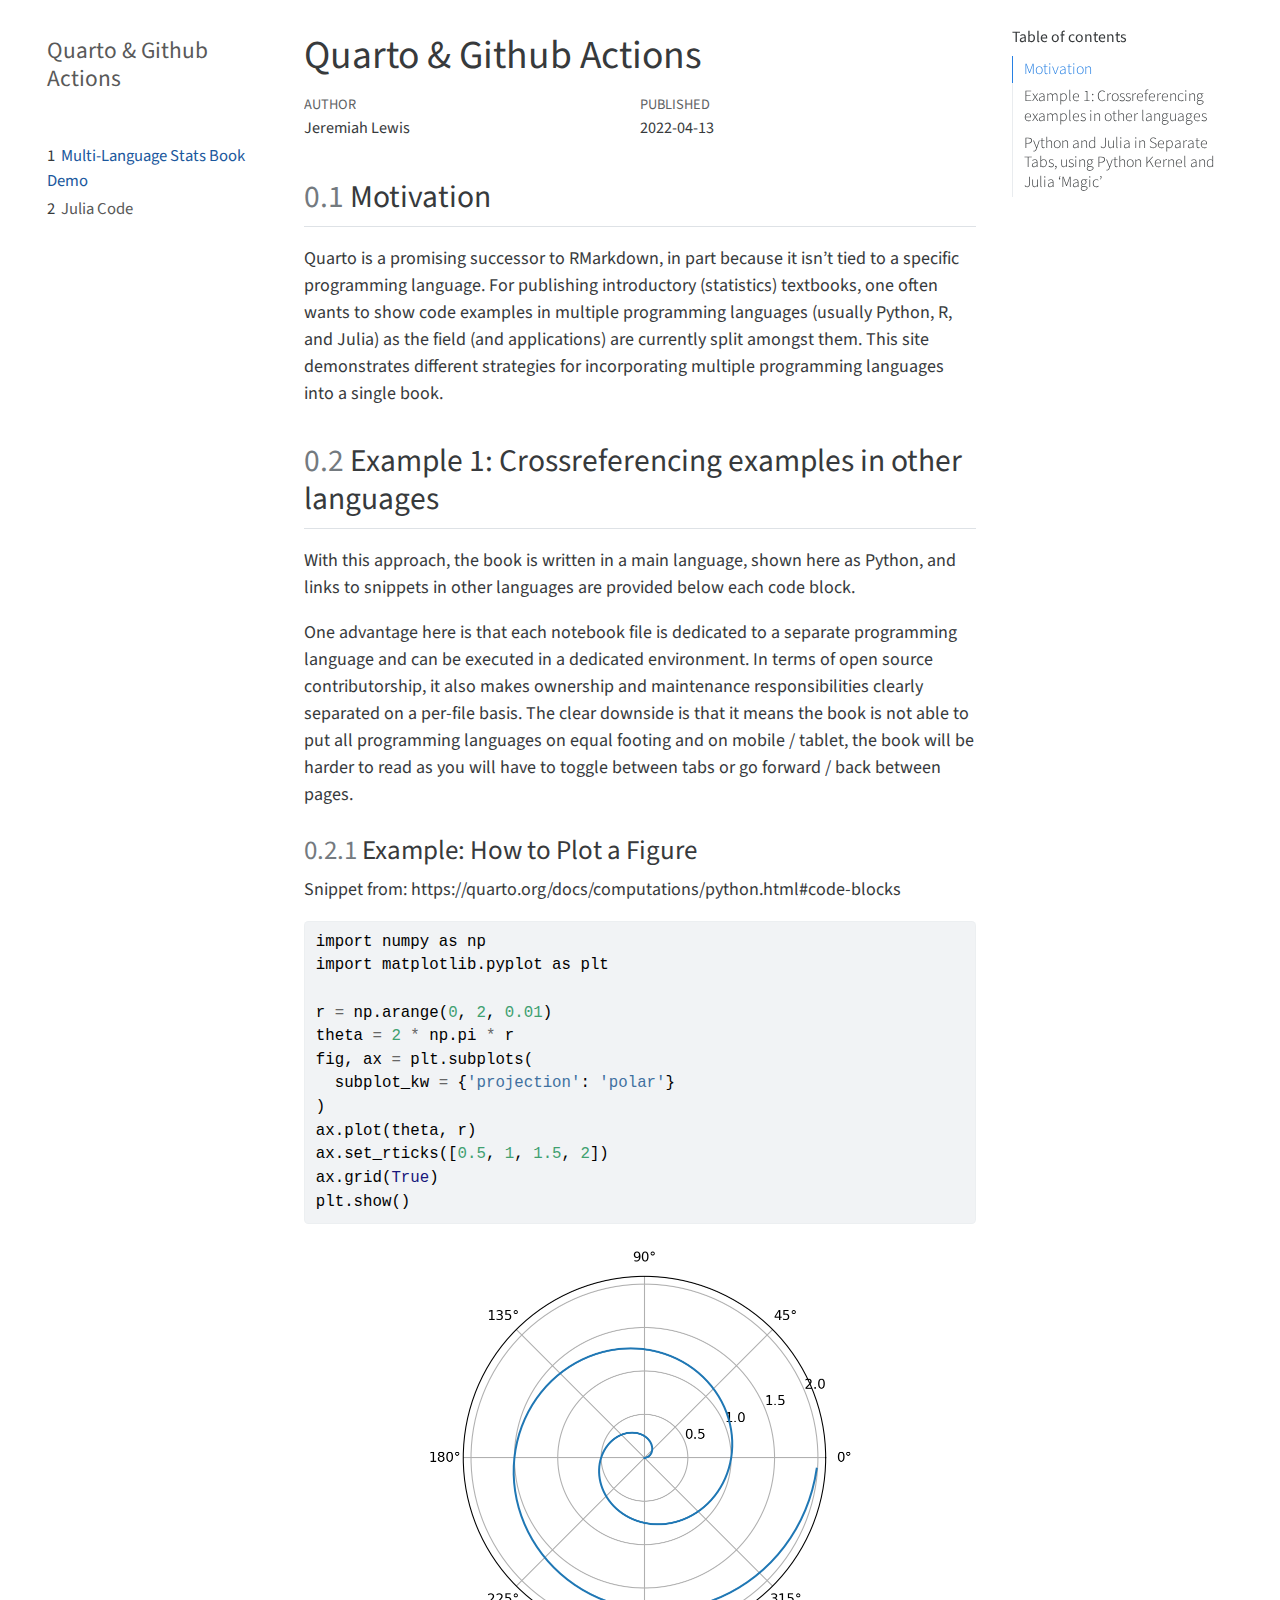
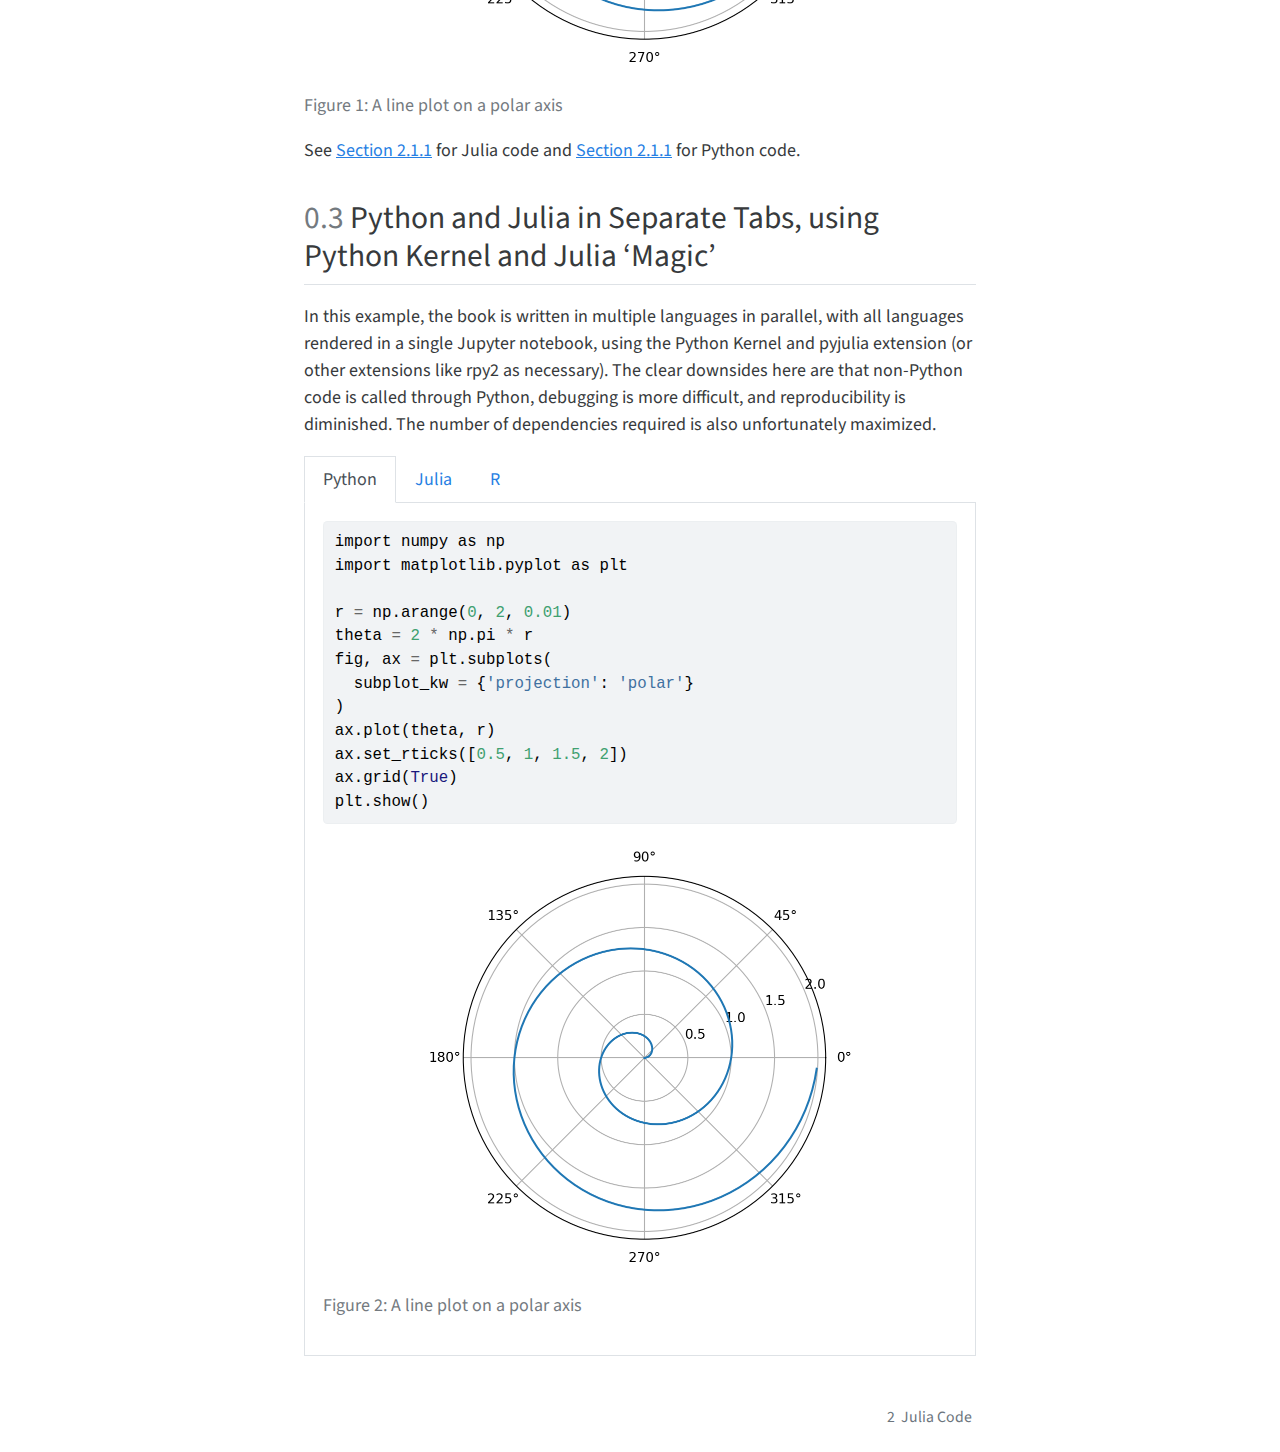
==== commit be8a6fa4: "Deploying to gh-pages from @ jeremiahpslewis/quarto-reproducible-gh-actions@b7a68200d72073fcf5fc6abd" ====
--- a/index.html
+++ b/index.html
@@ -1,124 +1,129 @@
 <!DOCTYPE html>
 <html xmlns="http://www.w3.org/1999/xhtml" lang="en" xml:lang="en"><head>
-  <meta charset="utf-8">
-  <meta name="generator" content="quarto-0.9.243">
-  <meta name="viewport" content="width=device-width, initial-scale=1.0, user-scalable=yes">
-  <meta name="author" content="Jeremiah Lewis">
-  <meta name="dcterms.date" content="2022-04-13">
-  <title>Quarto &amp; Github Actions</title>
-  <style>
-    code{white-space: pre-wrap;}
-    span.smallcaps{font-variant: small-caps;}
-    span.underline{text-decoration: underline;}
-    div.column{display: inline-block; vertical-align: top; width: 50%;}
-    div.hanging-indent{margin-left: 1.5em; text-indent: -1.5em;}
-    ul.task-list{list-style: none;}
-    pre > code.sourceCode { white-space: pre; position: relative; }
-    pre > code.sourceCode > span { display: inline-block; line-height: 1.25; }
-    pre > code.sourceCode > span:empty { height: 1.2em; }
-    .sourceCode { overflow: visible; }
-    code.sourceCode > span { color: inherit; text-decoration: inherit; }
-    div.sourceCode { margin: 1em 0; }
-    pre.sourceCode { margin: 0; }
-    @media screen {
-    div.sourceCode { overflow: auto; }
-    }
-    @media print {
-    pre > code.sourceCode { white-space: pre-wrap; }
-    pre > code.sourceCode > span { text-indent: -5em; padding-left: 5em; }
-    }
-    pre.numberSource code
-      { counter-reset: source-line 0; }
-    pre.numberSource code > span
-      { position: relative; left: -4em; counter-increment: source-line; }
-    pre.numberSource code > span > a:first-child::before
-      { content: counter(source-line);
-        position: relative; left: -1em; text-align: right; vertical-align: baseline;
-        border: none; display: inline-block;
-        -webkit-touch-callout: none; -webkit-user-select: none;
-        -khtml-user-select: none; -moz-user-select: none;
-        -ms-user-select: none; user-select: none;
-        padding: 0 4px; width: 4em;
-        color: #aaaaaa;
-      }
-    pre.numberSource { margin-left: 3em; border-left: 1px solid #aaaaaa;  padding-left: 4px; }
-    div.sourceCode
-      {   }
-    @media screen {
-    pre > code.sourceCode > span > a:first-child::before { text-decoration: underline; }
-    }
-    code span.al { color: #ff0000; font-weight: bold; } /* Alert */
-    code span.an { color: #60a0b0; font-weight: bold; font-style: italic; } /* Annotation */
-    code span.at { color: #7d9029; } /* Attribute */
-    code span.bn { color: #40a070; } /* BaseN */
-    code span.bu { } /* BuiltIn */
-    code span.cf { color: #007020; font-weight: bold; } /* ControlFlow */
-    code span.ch { color: #4070a0; } /* Char */
-    code span.cn { color: #880000; } /* Constant */
-    code span.co { color: #60a0b0; font-style: italic; } /* Comment */
-    code span.cv { color: #60a0b0; font-weight: bold; font-style: italic; } /* CommentVar */
-    code span.do { color: #ba2121; font-style: italic; } /* Documentation */
-    code span.dt { color: #902000; } /* DataType */
-    code span.dv { color: #40a070; } /* DecVal */
-    code span.er { color: #ff0000; font-weight: bold; } /* Error */
-    code span.ex { } /* Extension */
-    code span.fl { color: #40a070; } /* Float */
-    code span.fu { color: #06287e; } /* Function */
-    code span.im { } /* Import */
-    code span.in { color: #60a0b0; font-weight: bold; font-style: italic; } /* Information */
-    code span.kw { color: #007020; font-weight: bold; } /* Keyword */
-    code span.op { color: #666666; } /* Operator */
-    code span.ot { color: #007020; } /* Other */
-    code span.pp { color: #bc7a00; } /* Preprocessor */
-    code span.sc { color: #4070a0; } /* SpecialChar */
-    code span.ss { color: #bb6688; } /* SpecialString */
-    code span.st { color: #4070a0; } /* String */
-    code span.va { color: #19177c; } /* Variable */
-    code span.vs { color: #4070a0; } /* VerbatimString */
-    code span.wa { color: #60a0b0; font-weight: bold; font-style: italic; } /* Warning */
-  </style>
-
-  <script src="site_libs/quarto-nav/quarto-nav.js"></script>
-  <script src="site_libs/quarto-nav/headroom.min.js"></script>
-  <script src="site_libs/clipboard/clipboard.min.js"></script>
-  <meta name="quarto:offset" content="./">
-  <script src="site_libs/quarto-search/autocomplete.umd.js"></script>
-  <script src="site_libs/quarto-search/fuse.min.js"></script>
-  <script src="site_libs/quarto-search/quarto-search.js"></script>
-  <link href="./quarto-actions.html" rel="next">
-  <script src="site_libs/quarto-html/quarto.js"></script>
-  <script src="site_libs/quarto-html/popper.min.js"></script>
-  <script src="site_libs/quarto-html/tippy.umd.min.js"></script>
-  <script src="site_libs/quarto-html/anchor.min.js"></script>
-  <link href="site_libs/quarto-html/tippy.css" rel="stylesheet">
-  <link id="quarto-text-highlighting-styles" href="site_libs/quarto-html/quarto-syntax-highlighting.css" rel="stylesheet">
-  <script src="site_libs/bootstrap/bootstrap.min.js"></script>
-  <link href="site_libs/bootstrap/bootstrap-icons.css" rel="stylesheet">
-  <link href="site_libs/bootstrap/bootstrap.min.css" rel="stylesheet">
-  <script id="quarto-search-options" type="application/json">{
-    "location": "sidebar",
-    "copy-button": false,
-    "collapse-after": 3,
-    "panel-placement": "start",
-    "type": "textbox",
-    "limit": 20,
-    "language": {
-      "search-no-results-text": "No results",
-      "search-matching-documents-text": "matching documents",
-      "search-copy-link-title": "Copy link to search",
-      "search-hide-matches-text": "Hide additional matches",
-      "search-more-match-text": "more match in this document",
-      "search-more-matches-text": "more matches in this document",
-      "search-clear-button-title": "Clear",
-      "search-detached-cancel-button-title": "Cancel",
-      "search-submit-button-title": "Submit"
-    }
-  }</script>
-  <!--[if lt IE 9]>
-    <script src="//cdnjs.cloudflare.com/ajax/libs/html5shiv/3.7.3/html5shiv-printshiv.min.js"></script>
-  <![endif]-->
+
+<meta charset="utf-8">
+<meta name="generator" content="quarto-0.9.246">
+
+<meta name="viewport" content="width=device-width, initial-scale=1.0, user-scalable=yes">
+
+<meta name="author" content="Jeremiah Lewis">
+<meta name="dcterms.date" content="2022-04-13">
+
+<title>Quarto &amp; Github Actions</title>
+<style>
+code{white-space: pre-wrap;}
+span.smallcaps{font-variant: small-caps;}
+span.underline{text-decoration: underline;}
+div.column{display: inline-block; vertical-align: top; width: 50%;}
+div.hanging-indent{margin-left: 1.5em; text-indent: -1.5em;}
+ul.task-list{list-style: none;}
+pre > code.sourceCode { white-space: pre; position: relative; }
+pre > code.sourceCode > span { display: inline-block; line-height: 1.25; }
+pre > code.sourceCode > span:empty { height: 1.2em; }
+.sourceCode { overflow: visible; }
+code.sourceCode > span { color: inherit; text-decoration: inherit; }
+div.sourceCode { margin: 1em 0; }
+pre.sourceCode { margin: 0; }
+@media screen {
+div.sourceCode { overflow: auto; }
+}
+@media print {
+pre > code.sourceCode { white-space: pre-wrap; }
+pre > code.sourceCode > span { text-indent: -5em; padding-left: 5em; }
+}
+pre.numberSource code
+  { counter-reset: source-line 0; }
+pre.numberSource code > span
+  { position: relative; left: -4em; counter-increment: source-line; }
+pre.numberSource code > span > a:first-child::before
+  { content: counter(source-line);
+    position: relative; left: -1em; text-align: right; vertical-align: baseline;
+    border: none; display: inline-block;
+    -webkit-touch-callout: none; -webkit-user-select: none;
+    -khtml-user-select: none; -moz-user-select: none;
+    -ms-user-select: none; user-select: none;
+    padding: 0 4px; width: 4em;
+    color: #aaaaaa;
+  }
+pre.numberSource { margin-left: 3em; border-left: 1px solid #aaaaaa;  padding-left: 4px; }
+div.sourceCode
+  {   }
+@media screen {
+pre > code.sourceCode > span > a:first-child::before { text-decoration: underline; }
+}
+code span.al { color: #ff0000; font-weight: bold; } /* Alert */
+code span.an { color: #60a0b0; font-weight: bold; font-style: italic; } /* Annotation */
+code span.at { color: #7d9029; } /* Attribute */
+code span.bn { color: #40a070; } /* BaseN */
+code span.bu { } /* BuiltIn */
+code span.cf { color: #007020; font-weight: bold; } /* ControlFlow */
+code span.ch { color: #4070a0; } /* Char */
+code span.cn { color: #880000; } /* Constant */
+code span.co { color: #60a0b0; font-style: italic; } /* Comment */
+code span.cv { color: #60a0b0; font-weight: bold; font-style: italic; } /* CommentVar */
+code span.do { color: #ba2121; font-style: italic; } /* Documentation */
+code span.dt { color: #902000; } /* DataType */
+code span.dv { color: #40a070; } /* DecVal */
+code span.er { color: #ff0000; font-weight: bold; } /* Error */
+code span.ex { } /* Extension */
+code span.fl { color: #40a070; } /* Float */
+code span.fu { color: #06287e; } /* Function */
+code span.im { } /* Import */
+code span.in { color: #60a0b0; font-weight: bold; font-style: italic; } /* Information */
+code span.kw { color: #007020; font-weight: bold; } /* Keyword */
+code span.op { color: #666666; } /* Operator */
+code span.ot { color: #007020; } /* Other */
+code span.pp { color: #bc7a00; } /* Preprocessor */
+code span.sc { color: #4070a0; } /* SpecialChar */
+code span.ss { color: #bb6688; } /* SpecialString */
+code span.st { color: #4070a0; } /* String */
+code span.va { color: #19177c; } /* Variable */
+code span.vs { color: #4070a0; } /* VerbatimString */
+code span.wa { color: #60a0b0; font-weight: bold; font-style: italic; } /* Warning */
+</style>
+
+<script src="site_libs/quarto-nav/quarto-nav.js"></script>
+<script src="site_libs/quarto-nav/headroom.min.js"></script>
+<script src="site_libs/clipboard/clipboard.min.js"></script>
+<meta name="quarto:offset" content="./">
+<script src="site_libs/quarto-search/autocomplete.umd.js"></script>
+<script src="site_libs/quarto-search/fuse.min.js"></script>
+<script src="site_libs/quarto-search/quarto-search.js"></script>
+<link href="./quarto-actions.html" rel="next">
+<script src="site_libs/quarto-html/quarto.js"></script>
+<script src="site_libs/quarto-html/popper.min.js"></script>
+<script src="site_libs/quarto-html/tippy.umd.min.js"></script>
+<script src="site_libs/quarto-html/anchor.min.js"></script>
+<link href="site_libs/quarto-html/tippy.css" rel="stylesheet">
+<link id="quarto-text-highlighting-styles" href="site_libs/quarto-html/quarto-syntax-highlighting.css" rel="stylesheet">
+<script src="site_libs/bootstrap/bootstrap.min.js"></script>
+<link href="site_libs/bootstrap/bootstrap-icons.css" rel="stylesheet">
+<link href="site_libs/bootstrap/bootstrap.min.css" rel="stylesheet">
+<script id="quarto-search-options" type="application/json">{
+  "location": "sidebar",
+  "copy-button": false,
+  "collapse-after": 3,
+  "panel-placement": "start",
+  "type": "textbox",
+  "limit": 20,
+  "language": {
+    "search-no-results-text": "No results",
+    "search-matching-documents-text": "matching documents",
+    "search-copy-link-title": "Copy link to search",
+    "search-hide-matches-text": "Hide additional matches",
+    "search-more-match-text": "more match in this document",
+    "search-more-matches-text": "more matches in this document",
+    "search-clear-button-title": "Clear",
+    "search-detached-cancel-button-title": "Cancel",
+    "search-submit-button-title": "Submit"
+  }
+}</script>
+
+
 </head>
+
 <body class="floating">
+
 <div id="quarto-search-results"></div>
   <header id="quarto-header" class="headroom fixed-top">
   <nav class="quarto-secondary-nav" data-bs-toggle="collapse" data-bs-target="#quarto-sidebar" aria-controls="quarto-sidebar" aria-expanded="false" aria-label="Toggle sidebar navigation" onclick="if (window.quartoToggleHeadroom) { window.quartoToggleHeadroom(); }">
@@ -162,59 +167,75 @@
 <!-- margin-sidebar -->
     <div id="quarto-margin-sidebar" class="sidebar margin-sidebar">
         <nav id="TOC" role="doc-toc">
-<h2 id="toc-title">Table of contents</h2>
-<ul>
-<li><a href="#trial-of-how-one-might-support-multiple-stats-languages-in-one-book" id="toc-trial-of-how-one-might-support-multiple-stats-languages-in-one-book" class="nav-link active" data-scroll-target="#trial-of-how-one-might-support-multiple-stats-languages-in-one-book"> <span class="header-section-number">0.1</span> Trial of How One Might Support Multiple Stats Languages in One Book</a>
-<ul class="collapse">
-<li><a href="#python" id="toc-python" class="nav-link" data-scroll-target="#python"> <span class="header-section-number">0.1.1</span> Python</a></li>
-</ul></li>
-<li><a href="#python-with-julia-cross-reference" id="toc-python-with-julia-cross-reference" class="nav-link" data-scroll-target="#python-with-julia-cross-reference"> <span class="header-section-number">0.2</span> Python with Julia Cross Reference</a></li>
-<li><a href="#python-and-julia-in-separate-tabs-using-python-kernel-and-julia-magic" id="toc-python-and-julia-in-separate-tabs-using-python-kernel-and-julia-magic" class="nav-link" data-scroll-target="#python-and-julia-in-separate-tabs-using-python-kernel-and-julia-magic"> <span class="header-section-number">1</span> Python and Julia in Separate Tabs, using Python Kernel and Julia ‘Magic’</a></li>
-</ul>
+    <h2 id="toc-title">Table of contents</h2>
+   
+  <ul>
+  <li><a href="#motivation" id="toc-motivation" class="nav-link active" data-scroll-target="#motivation"> <span class="header-section-number">0.1</span> Motivation</a></li>
+  <li><a href="#example-1-crossreferencing-examples-in-other-languages" id="toc-example-1-crossreferencing-examples-in-other-languages" class="nav-link" data-scroll-target="#example-1-crossreferencing-examples-in-other-languages"> <span class="header-section-number">0.2</span> Example 1: Crossreferencing examples in other languages</a>
+  <ul class="collapse">
+  <li><a href="#example-how-to-plot-a-figure" id="toc-example-how-to-plot-a-figure" class="nav-link" data-scroll-target="#example-how-to-plot-a-figure"> <span class="header-section-number">0.2.1</span> Example: How to Plot a Figure</a></li>
+  </ul></li>
+  <li><a href="#python-and-julia-in-separate-tabs-using-python-kernel-and-julia-magic" id="toc-python-and-julia-in-separate-tabs-using-python-kernel-and-julia-magic" class="nav-link" data-scroll-target="#python-and-julia-in-separate-tabs-using-python-kernel-and-julia-magic"> <span class="header-section-number">0.3</span> Python and Julia in Separate Tabs, using Python Kernel and Julia ‘Magic’</a></li>
+  </ul>
 </nav>
     </div>
 <!-- main -->
 <main class="content" id="quarto-document-content">
+
 <header id="title-block-header" class="quarto-title-block default">
-
-
-
-<div class="quarto-title"><h1 class="title d-none d-lg-block display-7">Quarto &amp; Github Actions</h1></div><div class="quarto-title-meta"><div><div class="quarto-title-meta-heading">Author</div><div class="quarto-title-meta-contents"><div class="quarto-title-authors"><div><div>
-<p>Jeremiah Lewis</p>
-</div></div></div></div></div><div><div class="quarto-title-meta-heading">Published</div><div class="quarto-title-meta-contents"><p class="date">April 13, 2022</p></div></div></div></header>
-
-<div class="cell" data-execution_count="1">
-<div class="sourceCode cell-code" id="cb1"><pre class="sourceCode python code-with-copy"><code class="sourceCode python"><span id="cb1-1"><a href="#cb1-1" aria-hidden="true" tabindex="-1"></a><span class="op">%</span>load_ext julia.magic</span></code><button title="Copy to Clipboard" class="code-copy-button"><i class="bi"></i></button></pre></div>
-<div class="cell-output cell-output-stdout">
-<pre><code>Initializing Julia interpreter. This may take some time...</code></pre>
-</div>
-<div class="cell-output cell-output-stdout">
-<pre><code></code></pre>
-</div>
-</div>
-<section id="trial-of-how-one-might-support-multiple-stats-languages-in-one-book" class="level2" data-number="0.1">
-<h2 data-number="0.1" class="anchored" data-anchor-id="trial-of-how-one-might-support-multiple-stats-languages-in-one-book"><span class="header-section-number">0.1</span> Trial of How One Might Support Multiple Stats Languages in One Book</h2>
-<p>For a textbook example of phenomenon X, we can use Julia and Python code to enable students to refer to the language they are most comfortable with / compare ease of solving a problem using different tools.</p>
-<section id="python" class="level3" data-number="0.1.1">
-<h3 data-number="0.1.1" class="anchored" data-anchor-id="python"><span class="header-section-number">0.1.1</span> Python</h3>
+<div class="quarto-title">
+<h1 class="title d-none d-lg-block">Quarto &amp; Github Actions</h1>
+</div>
+
+
+<div class="quarto-title-meta">
+
+    <div>
+    <div class="quarto-title-meta-heading">Author</div>
+    <div class="quarto-title-meta-contents">
+      <div class="quarto-title-authors">
+                    <p class="author">Jeremiah Lewis </p>
+                </div>
+    </div>
+  </div>
+    
+    
+    <div>
+    <div class="quarto-title-meta-heading">Published</div>
+    <div class="quarto-title-meta-contents">
+      <p class="date">2022-04-13</p>
+    </div>
+  </div>
+    
+  </div>
+  
+
+</header>
+
+<section id="motivation" class="level2" data-number="0.1">
+<h2 data-number="0.1" class="anchored" data-anchor-id="motivation"><span class="header-section-number">0.1</span> Motivation</h2>
+<p>Quarto is a promising successor to RMarkdown, in part because it isn’t tied to a specific programming language. For publishing introductory (statistics) textbooks, one often wants to show code examples in multiple programming languages (usually Python, R, and Julia) as the field (and applications) are currently split amongst them. This site demonstrates different strategies for incorporating multiple programming languages into a single book.</p>
+</section>
+<section id="example-1-crossreferencing-examples-in-other-languages" class="level2" data-number="0.2">
+<h2 data-number="0.2" class="anchored" data-anchor-id="example-1-crossreferencing-examples-in-other-languages"><span class="header-section-number">0.2</span> Example 1: Crossreferencing examples in other languages</h2>
+<p>With this approach, the book is written in a main language, shown here as Python, and links to snippets in other languages are provided below each code block.</p>
+<p>One advantage here is that each notebook file is dedicated to a separate programming language and can be executed in a dedicated environment. In terms of open source contributorship, it also makes ownership and maintenance responsibilities clearly separated on a per-file basis. The clear downside is that it means the book is not able to put all programming languages on equal footing and on mobile / tablet, the book will be harder to read as you will have to toggle between tabs or go forward / back between pages.</p>
+<section id="example-how-to-plot-a-figure" class="level3" data-number="0.2.1">
+<h3 data-number="0.2.1" class="anchored" data-anchor-id="example-how-to-plot-a-figure"><span class="header-section-number">0.2.1</span> Example: How to Plot a Figure</h3>
 <p>Snippet from: https://quarto.org/docs/computations/python.html#code-blocks</p>
-</section>
-</section>
-<section id="python-with-julia-cross-reference" class="level2" data-number="0.2">
-<h2 data-number="0.2" class="anchored" data-anchor-id="python-with-julia-cross-reference"><span class="header-section-number">0.2</span> Python with Julia Cross Reference</h2>
 <div class="cell" data-execution_count="2">
-<div class="sourceCode cell-code" id="cb4"><pre class="sourceCode python code-with-copy"><code class="sourceCode python"><span id="cb4-1"><a href="#cb4-1" aria-hidden="true" tabindex="-1"></a><span class="im">import</span> numpy <span class="im">as</span> np</span>
-<span id="cb4-2"><a href="#cb4-2" aria-hidden="true" tabindex="-1"></a><span class="im">import</span> matplotlib.pyplot <span class="im">as</span> plt</span>
-<span id="cb4-3"><a href="#cb4-3" aria-hidden="true" tabindex="-1"></a></span>
-<span id="cb4-4"><a href="#cb4-4" aria-hidden="true" tabindex="-1"></a>r <span class="op">=</span> np.arange(<span class="dv">0</span>, <span class="dv">2</span>, <span class="fl">0.01</span>)</span>
-<span id="cb4-5"><a href="#cb4-5" aria-hidden="true" tabindex="-1"></a>theta <span class="op">=</span> <span class="dv">2</span> <span class="op">*</span> np.pi <span class="op">*</span> r</span>
-<span id="cb4-6"><a href="#cb4-6" aria-hidden="true" tabindex="-1"></a>fig, ax <span class="op">=</span> plt.subplots(</span>
-<span id="cb4-7"><a href="#cb4-7" aria-hidden="true" tabindex="-1"></a>  subplot_kw <span class="op">=</span> {<span class="st">'projection'</span>: <span class="st">'polar'</span>} </span>
-<span id="cb4-8"><a href="#cb4-8" aria-hidden="true" tabindex="-1"></a>)</span>
-<span id="cb4-9"><a href="#cb4-9" aria-hidden="true" tabindex="-1"></a>ax.plot(theta, r)</span>
-<span id="cb4-10"><a href="#cb4-10" aria-hidden="true" tabindex="-1"></a>ax.set_rticks([<span class="fl">0.5</span>, <span class="dv">1</span>, <span class="fl">1.5</span>, <span class="dv">2</span>])</span>
-<span id="cb4-11"><a href="#cb4-11" aria-hidden="true" tabindex="-1"></a>ax.grid(<span class="va">True</span>)</span>
-<span id="cb4-12"><a href="#cb4-12" aria-hidden="true" tabindex="-1"></a>plt.show()</span></code><button title="Copy to Clipboard" class="code-copy-button"><i class="bi"></i></button></pre></div>
+<div class="sourceCode cell-code" id="cb1"><pre class="sourceCode python code-with-copy"><code class="sourceCode python"><span id="cb1-1"><a href="#cb1-1" aria-hidden="true" tabindex="-1"></a><span class="im">import</span> numpy <span class="im">as</span> np</span>
+<span id="cb1-2"><a href="#cb1-2" aria-hidden="true" tabindex="-1"></a><span class="im">import</span> matplotlib.pyplot <span class="im">as</span> plt</span>
+<span id="cb1-3"><a href="#cb1-3" aria-hidden="true" tabindex="-1"></a></span>
+<span id="cb1-4"><a href="#cb1-4" aria-hidden="true" tabindex="-1"></a>r <span class="op">=</span> np.arange(<span class="dv">0</span>, <span class="dv">2</span>, <span class="fl">0.01</span>)</span>
+<span id="cb1-5"><a href="#cb1-5" aria-hidden="true" tabindex="-1"></a>theta <span class="op">=</span> <span class="dv">2</span> <span class="op">*</span> np.pi <span class="op">*</span> r</span>
+<span id="cb1-6"><a href="#cb1-6" aria-hidden="true" tabindex="-1"></a>fig, ax <span class="op">=</span> plt.subplots(</span>
+<span id="cb1-7"><a href="#cb1-7" aria-hidden="true" tabindex="-1"></a>  subplot_kw <span class="op">=</span> {<span class="st">'projection'</span>: <span class="st">'polar'</span>} </span>
+<span id="cb1-8"><a href="#cb1-8" aria-hidden="true" tabindex="-1"></a>)</span>
+<span id="cb1-9"><a href="#cb1-9" aria-hidden="true" tabindex="-1"></a>ax.plot(theta, r)</span>
+<span id="cb1-10"><a href="#cb1-10" aria-hidden="true" tabindex="-1"></a>ax.set_rticks([<span class="fl">0.5</span>, <span class="dv">1</span>, <span class="fl">1.5</span>, <span class="dv">2</span>])</span>
+<span id="cb1-11"><a href="#cb1-11" aria-hidden="true" tabindex="-1"></a>ax.grid(<span class="va">True</span>)</span>
+<span id="cb1-12"><a href="#cb1-12" aria-hidden="true" tabindex="-1"></a>plt.show()</span></code><button title="Copy to Clipboard" class="code-copy-button"><i class="bi"></i></button></pre></div>
 <div class="cell-output cell-output-display">
 <div id="fig-polar" class="quarto-figure quarto-figure-center anchored">
 <figure class="figure">
@@ -224,61 +245,61 @@
 </div>
 </div>
 </div>
-<p>See <a href="quarto-actions.html#sec-ch-1-jl">Section&nbsp;<span>2.1.1</span></a> for Julia code.</p>
+<p>See <a href="quarto-actions.html#sec-ch-1-jl">Section&nbsp;<span>2.1.1</span></a> for Julia code and <a href="quarto-actions.html#sec-ch-1-jl">Section&nbsp;<span>2.1.1</span></a> for Python code.</p>
 </section>
-<section id="python-and-julia-in-separate-tabs-using-python-kernel-and-julia-magic" class="level1" data-number="1">
-<h1 data-number="1"><span class="header-section-number">1</span> Python and Julia in Separate Tabs, using Python Kernel and Julia ‘Magic’</h1>
+</section>
+<section id="python-and-julia-in-separate-tabs-using-python-kernel-and-julia-magic" class="level2" data-number="0.3">
+<h2 data-number="0.3" class="anchored" data-anchor-id="python-and-julia-in-separate-tabs-using-python-kernel-and-julia-magic"><span class="header-section-number">0.3</span> Python and Julia in Separate Tabs, using Python Kernel and Julia ‘Magic’</h2>
+<p>In this example, the book is written in multiple languages in parallel, with all languages rendered in a single Jupyter notebook, using the Python Kernel and pyjulia extension (or other extensions like rpy2 as necessary). The clear downsides here are that non-Python code is called through Python, debugging is more difficult, and reproducibility is diminished. The number of dependencies required is also unfortunately maximized.</p>
 <div class="panel-tabset">
-<ul class="nav nav-tabs" role="tablist"><li class="nav-item" role="presentation"><a class="nav-link active" id="tabset-1-1-tab" data-bs-toggle="tab" data-bs-target="#tabset-1-1" role="tab" aria-controls="tabset-1-1" aria-selected="true">Python</a></li><li class="nav-item" role="presentation"><a class="nav-link" id="tabset-1-2-tab" data-bs-toggle="tab" data-bs-target="#tabset-1-2" role="tab" aria-controls="tabset-1-2" aria-selected="false">Julia</a></li></ul>
+<ul class="nav nav-tabs" role="tablist"><li class="nav-item" role="presentation"><a class="nav-link active" id="tabset-1-1-tab" data-bs-toggle="tab" data-bs-target="#tabset-1-1" role="tab" aria-controls="tabset-1-1" aria-selected="true">Python</a></li><li class="nav-item" role="presentation"><a class="nav-link" id="tabset-1-2-tab" data-bs-toggle="tab" data-bs-target="#tabset-1-2" role="tab" aria-controls="tabset-1-2" aria-selected="false">Julia</a></li><li class="nav-item" role="presentation"><a class="nav-link" id="tabset-1-3-tab" data-bs-toggle="tab" data-bs-target="#tabset-1-3" role="tab" aria-controls="tabset-1-3" aria-selected="false">R</a></li></ul>
 <div class="tab-content">
 <div id="tabset-1-1" class="tab-pane active" role="tabpanel" aria-labeledby="tabset-1-1-tab">
 <div class="cell" data-execution_count="3">
-<div class="sourceCode cell-code" id="cb5"><pre class="sourceCode python code-with-copy"><code class="sourceCode python"><span id="cb5-1"><a href="#cb5-1" aria-hidden="true" tabindex="-1"></a><span class="im">import</span> numpy <span class="im">as</span> np</span>
-<span id="cb5-2"><a href="#cb5-2" aria-hidden="true" tabindex="-1"></a><span class="im">import</span> matplotlib.pyplot <span class="im">as</span> plt</span>
-<span id="cb5-3"><a href="#cb5-3" aria-hidden="true" tabindex="-1"></a></span>
-<span id="cb5-4"><a href="#cb5-4" aria-hidden="true" tabindex="-1"></a>r <span class="op">=</span> np.arange(<span class="dv">0</span>, <span class="dv">2</span>, <span class="fl">0.01</span>)</span>
-<span id="cb5-5"><a href="#cb5-5" aria-hidden="true" tabindex="-1"></a>theta <span class="op">=</span> <span class="dv">2</span> <span class="op">*</span> np.pi <span class="op">*</span> r</span>
-<span id="cb5-6"><a href="#cb5-6" aria-hidden="true" tabindex="-1"></a>fig, ax <span class="op">=</span> plt.subplots(</span>
-<span id="cb5-7"><a href="#cb5-7" aria-hidden="true" tabindex="-1"></a>  subplot_kw <span class="op">=</span> {<span class="st">'projection'</span>: <span class="st">'polar'</span>} </span>
-<span id="cb5-8"><a href="#cb5-8" aria-hidden="true" tabindex="-1"></a>)</span>
-<span id="cb5-9"><a href="#cb5-9" aria-hidden="true" tabindex="-1"></a>ax.plot(theta, r)</span>
-<span id="cb5-10"><a href="#cb5-10" aria-hidden="true" tabindex="-1"></a>ax.set_rticks([<span class="fl">0.5</span>, <span class="dv">1</span>, <span class="fl">1.5</span>, <span class="dv">2</span>])</span>
-<span id="cb5-11"><a href="#cb5-11" aria-hidden="true" tabindex="-1"></a>ax.grid(<span class="va">True</span>)</span>
-<span id="cb5-12"><a href="#cb5-12" aria-hidden="true" tabindex="-1"></a>plt.show()</span></code><button title="Copy to Clipboard" class="code-copy-button"><i class="bi"></i></button></pre></div>
+<div class="sourceCode cell-code" id="cb2"><pre class="sourceCode python code-with-copy"><code class="sourceCode python"><span id="cb2-1"><a href="#cb2-1" aria-hidden="true" tabindex="-1"></a><span class="im">import</span> numpy <span class="im">as</span> np</span>
+<span id="cb2-2"><a href="#cb2-2" aria-hidden="true" tabindex="-1"></a><span class="im">import</span> matplotlib.pyplot <span class="im">as</span> plt</span>
+<span id="cb2-3"><a href="#cb2-3" aria-hidden="true" tabindex="-1"></a></span>
+<span id="cb2-4"><a href="#cb2-4" aria-hidden="true" tabindex="-1"></a>r <span class="op">=</span> np.arange(<span class="dv">0</span>, <span class="dv">2</span>, <span class="fl">0.01</span>)</span>
+<span id="cb2-5"><a href="#cb2-5" aria-hidden="true" tabindex="-1"></a>theta <span class="op">=</span> <span class="dv">2</span> <span class="op">*</span> np.pi <span class="op">*</span> r</span>
+<span id="cb2-6"><a href="#cb2-6" aria-hidden="true" tabindex="-1"></a>fig, ax <span class="op">=</span> plt.subplots(</span>
+<span id="cb2-7"><a href="#cb2-7" aria-hidden="true" tabindex="-1"></a>  subplot_kw <span class="op">=</span> {<span class="st">'projection'</span>: <span class="st">'polar'</span>}</span>
+<span id="cb2-8"><a href="#cb2-8" aria-hidden="true" tabindex="-1"></a>)</span>
+<span id="cb2-9"><a href="#cb2-9" aria-hidden="true" tabindex="-1"></a>ax.plot(theta, r)</span>
+<span id="cb2-10"><a href="#cb2-10" aria-hidden="true" tabindex="-1"></a>ax.set_rticks([<span class="fl">0.5</span>, <span class="dv">1</span>, <span class="fl">1.5</span>, <span class="dv">2</span>])</span>
+<span id="cb2-11"><a href="#cb2-11" aria-hidden="true" tabindex="-1"></a>ax.grid(<span class="va">True</span>)</span>
+<span id="cb2-12"><a href="#cb2-12" aria-hidden="true" tabindex="-1"></a>plt.show()</span></code><button title="Copy to Clipboard" class="code-copy-button"><i class="bi"></i></button></pre></div>
 <div class="cell-output cell-output-display">
 <div id="fig-polar1" class="quarto-figure quarto-figure-center anchored">
 <figure class="figure">
 <p><img src="index_files/figure-html/fig-polar1-output-1.png" width="442" height="432" class="figure-img"></p>
-<p></p><figcaption aria-hidden="true" class="figure-caption">Figure 1.1: A line plot on a polar axis</figcaption><p></p>
+<p></p><figcaption aria-hidden="true" class="figure-caption">Figure 2: A line plot on a polar axis</figcaption><p></p>
 </figure>
 </div>
 </div>
 </div>
 </div>
 <div id="tabset-1-2" class="tab-pane" role="tabpanel" aria-labeledby="tabset-1-2-tab">
-<div class="cell" data-execution_count="4">
-<div class="sourceCode cell-code" id="cb6"><pre class="sourceCode python code-with-copy"><code class="sourceCode python"><span id="cb6-1"><a href="#cb6-1" aria-hidden="true" tabindex="-1"></a><span class="op">%%</span>julia</span>
-<span id="cb6-2"><a href="#cb6-2" aria-hidden="true" tabindex="-1"></a></span>
-<span id="cb6-3"><a href="#cb6-3" aria-hidden="true" tabindex="-1"></a>using StatsPlots</span>
-<span id="cb6-4"><a href="#cb6-4" aria-hidden="true" tabindex="-1"></a></span>
-<span id="cb6-5"><a href="#cb6-5" aria-hidden="true" tabindex="-1"></a>covellipse([<span class="dv">0</span>,<span class="dv">2</span>], [<span class="dv">2</span> <span class="dv">1</span><span class="op">;</span> <span class="dv">1</span> <span class="dv">4</span>], n_std<span class="op">=</span><span class="dv">2</span>, </span>
-<span id="cb6-6"><a href="#cb6-6" aria-hidden="true" tabindex="-1"></a>           aspect_ratio<span class="op">=</span><span class="dv">1</span>, label<span class="op">=</span><span class="st">"cov1"</span>)</span>
-<span id="cb6-7"><a href="#cb6-7" aria-hidden="true" tabindex="-1"></a>covellipse<span class="op">!</span>([<span class="dv">1</span>,<span class="dv">0</span>], [<span class="dv">1</span> <span class="op">-</span><span class="fl">0.5</span><span class="op">;</span> <span class="op">-</span><span class="fl">0.5</span> <span class="dv">3</span>], </span>
-<span id="cb6-8"><a href="#cb6-8" aria-hidden="true" tabindex="-1"></a>            showaxes<span class="op">=</span>true, label<span class="op">=</span><span class="st">"cov2"</span>)</span></code><button title="Copy to Clipboard" class="code-copy-button"><i class="bi"></i></button></pre></div>
 <div id="fig-polar-julia" class="quarto-figure quarto-figure-center anchored">
 <figure class="figure">
-<pre><code>&lt;PyCall.jlwrap Plot{Plots.GRBackend() n=3}&gt;</code></pre>
-<p></p><figcaption aria-hidden="true" class="figure-caption">Figure 1.2: A line plot on a polar axis</figcaption><p></p>
+<div class="sourceCode cell-code" id="cb3"><pre class="sourceCode python code-with-copy"><code class="sourceCode python"><span id="cb3-1"><a href="#cb3-1" aria-hidden="true" tabindex="-1"></a><span class="op">%%</span>julia</span>
+<span id="cb3-2"><a href="#cb3-2" aria-hidden="true" tabindex="-1"></a></span>
+<span id="cb3-3"><a href="#cb3-3" aria-hidden="true" tabindex="-1"></a>using StatsPlots</span>
+<span id="cb3-4"><a href="#cb3-4" aria-hidden="true" tabindex="-1"></a></span>
+<span id="cb3-5"><a href="#cb3-5" aria-hidden="true" tabindex="-1"></a>display(covellipse([<span class="dv">0</span>,<span class="dv">2</span>], [<span class="dv">2</span> <span class="dv">1</span><span class="op">;</span> <span class="dv">1</span> <span class="dv">4</span>], n_std<span class="op">=</span><span class="dv">2</span>, </span>
+<span id="cb3-6"><a href="#cb3-6" aria-hidden="true" tabindex="-1"></a>           aspect_ratio<span class="op">=</span><span class="dv">1</span>, label<span class="op">=</span><span class="st">"cov1"</span>))</span></code><button title="Copy to Clipboard" class="code-copy-button"><i class="bi"></i></button></pre></div>
+<p></p><figcaption aria-hidden="true" class="figure-caption">Figure 3: <strong>?(caption)</strong></figcaption><p></p>
 </figure>
 </div>
 </div>
-</div>
-</div>
-</div>
-
+<div id="tabset-1-3" class="tab-pane" role="tabpanel" aria-labeledby="tabset-1-3-tab">
+<p>Add R example here.</p>
+</div>
+</div>
+</div>
 
 
 </section>
+
 </main> <!-- /main -->
 <script type="application/javascript">
 window.document.addEventListener("DOMContentLoaded", function (event) {
@@ -368,4 +389,5 @@
 </div> <!-- /content -->
 
 
+
 </body></html>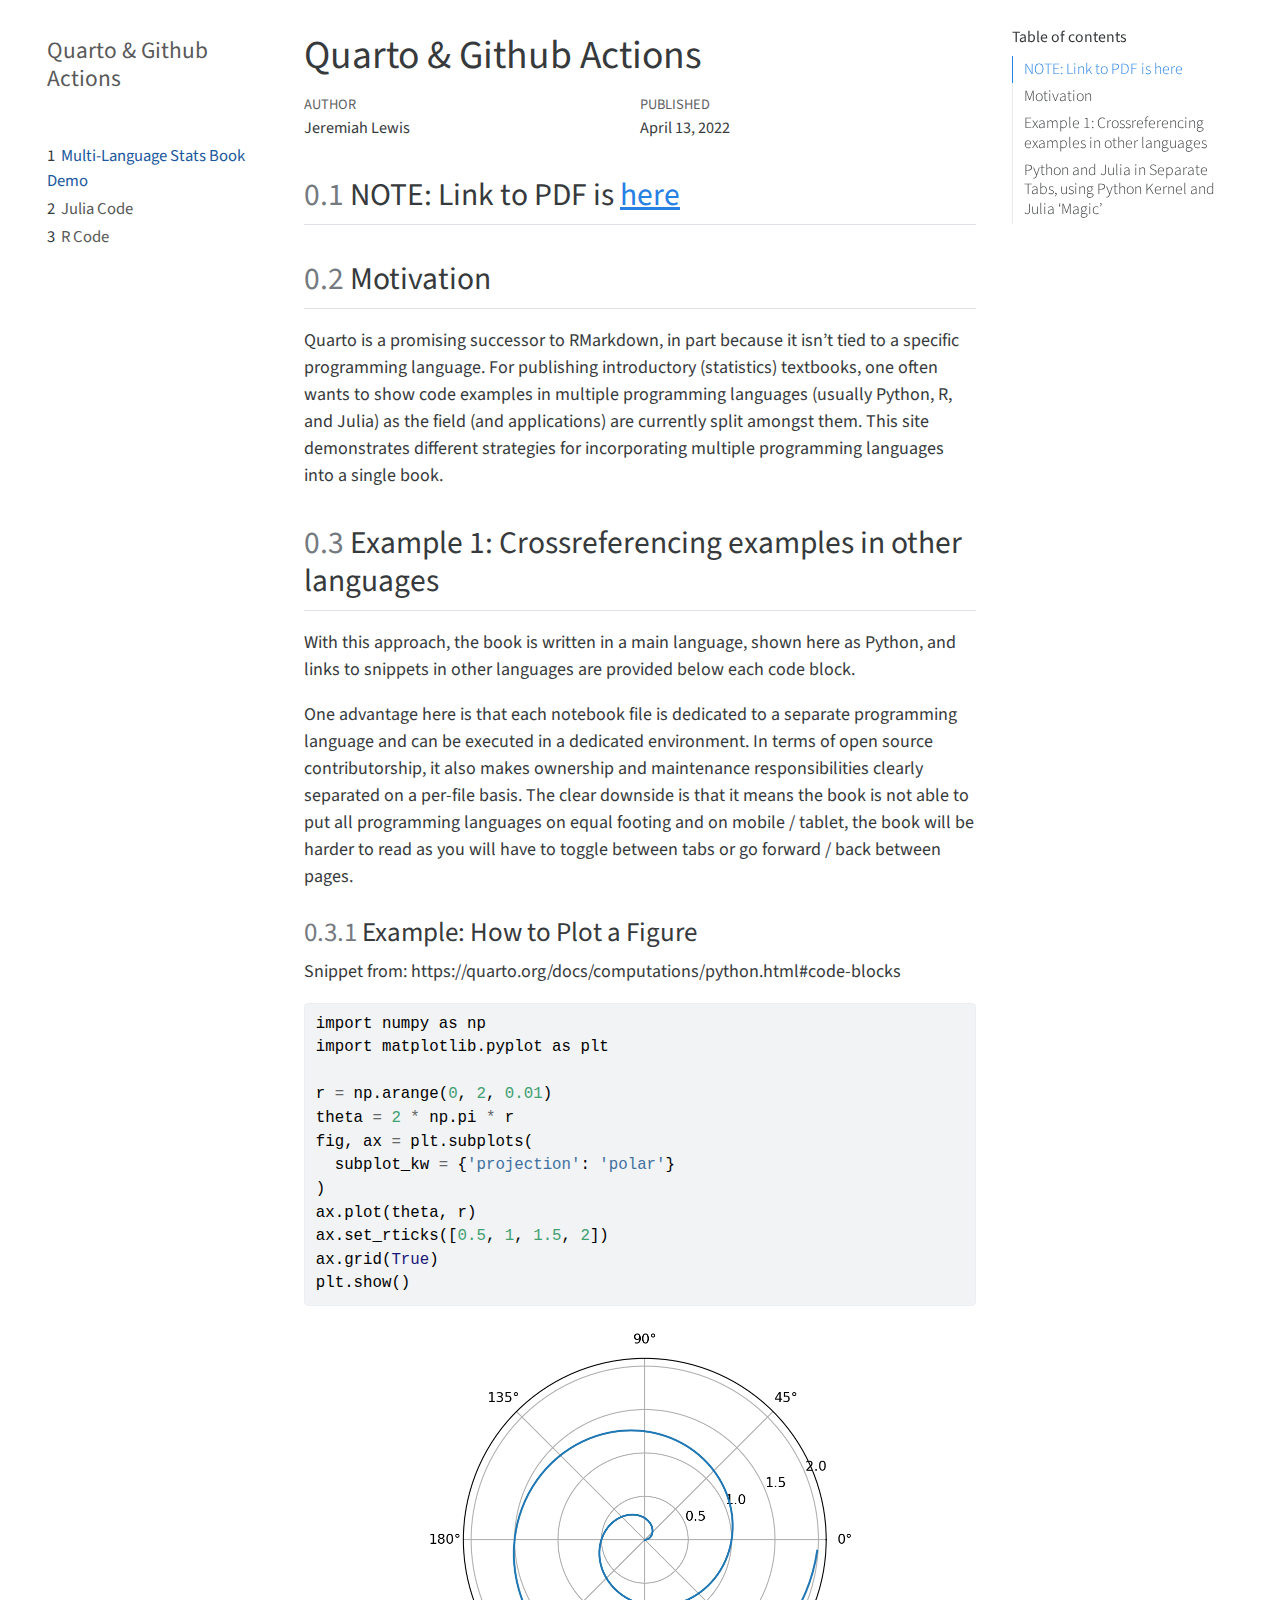
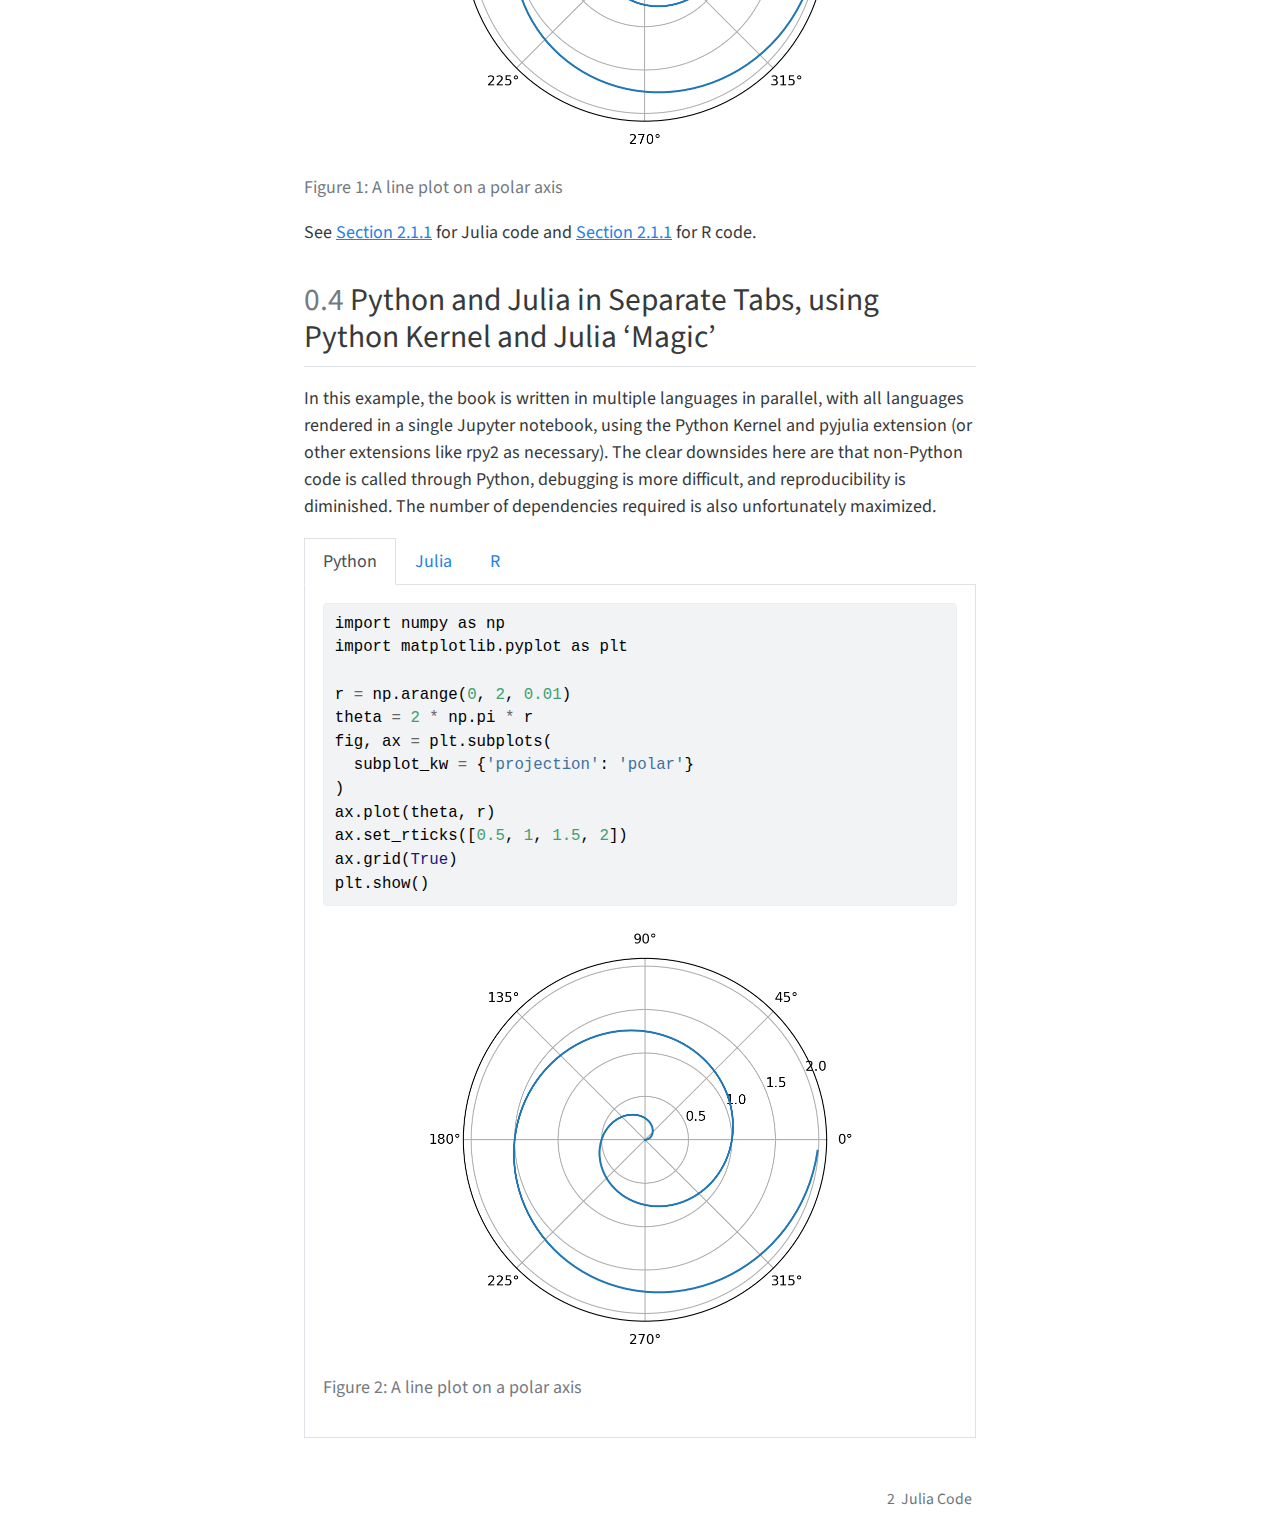
==== commit 6cc70d4f: "Deploying to gh-pages from @ jeremiahpslewis/quarto-reproducible-gh-actions@402d98f9b57bac11dfbfafb9" ====
--- a/index.html
+++ b/index.html
@@ -2,7 +2,7 @@
 <html xmlns="http://www.w3.org/1999/xhtml" lang="en" xml:lang="en"><head>
 
 <meta charset="utf-8">
-<meta name="generator" content="quarto-0.9.246">
+<meta name="generator" content="quarto-0.9.355">
 
 <meta name="viewport" content="width=device-width, initial-scale=1.0, user-scalable=yes">
 
@@ -89,7 +89,7 @@
 <script src="site_libs/quarto-search/autocomplete.umd.js"></script>
 <script src="site_libs/quarto-search/fuse.min.js"></script>
 <script src="site_libs/quarto-search/quarto-search.js"></script>
-<link href="./quarto-actions.html" rel="next">
+<link href="./julia-supporting-material.html" rel="next">
 <script src="site_libs/quarto-html/quarto.js"></script>
 <script src="site_libs/quarto-html/popper.min.js"></script>
 <script src="site_libs/quarto-html/tippy.umd.min.js"></script>
@@ -122,7 +122,7 @@
 
 </head>
 
-<body class="floating">
+<body class="nav-sidebar floating">
 
 <div id="quarto-search-results"></div>
   <header id="quarto-header" class="headroom fixed-top">
@@ -158,7 +158,12 @@
 </li>
         <li class="sidebar-item">
   <div class="sidebar-item-container"> 
-  <a href="./quarto-actions.html" class="sidebar-item-text sidebar-link"><span class="chapter-number">2</span>&nbsp; <span class="chapter-title">Julia Code</span></a>
+  <a href="./julia-supporting-material.html" class="sidebar-item-text sidebar-link"><span class="chapter-number">2</span>&nbsp; <span class="chapter-title">Julia Code</span></a>
+  </div>
+</li>
+        <li class="sidebar-item">
+  <div class="sidebar-item-container"> 
+  <a href="./r-supporting-material.html" class="sidebar-item-text sidebar-link"><span class="chapter-number">3</span>&nbsp; <span class="chapter-title">R Code</span></a>
   </div>
 </li>
     </ul>
@@ -170,12 +175,13 @@
     <h2 id="toc-title">Table of contents</h2>
    
   <ul>
-  <li><a href="#motivation" id="toc-motivation" class="nav-link active" data-scroll-target="#motivation"> <span class="header-section-number">0.1</span> Motivation</a></li>
-  <li><a href="#example-1-crossreferencing-examples-in-other-languages" id="toc-example-1-crossreferencing-examples-in-other-languages" class="nav-link" data-scroll-target="#example-1-crossreferencing-examples-in-other-languages"> <span class="header-section-number">0.2</span> Example 1: Crossreferencing examples in other languages</a>
+  <li><a href="#note-link-to-pdf-is-here" id="toc-note-link-to-pdf-is-here" class="nav-link active" data-scroll-target="#note-link-to-pdf-is-here"> <span class="header-section-number">0.1</span> NOTE: Link to PDF is <span>here</span></a></li>
+  <li><a href="#motivation" id="toc-motivation" class="nav-link" data-scroll-target="#motivation"> <span class="header-section-number">0.2</span> Motivation</a></li>
+  <li><a href="#example-1-crossreferencing-examples-in-other-languages" id="toc-example-1-crossreferencing-examples-in-other-languages" class="nav-link" data-scroll-target="#example-1-crossreferencing-examples-in-other-languages"> <span class="header-section-number">0.3</span> Example 1: Crossreferencing examples in other languages</a>
   <ul class="collapse">
-  <li><a href="#example-how-to-plot-a-figure" id="toc-example-how-to-plot-a-figure" class="nav-link" data-scroll-target="#example-how-to-plot-a-figure"> <span class="header-section-number">0.2.1</span> Example: How to Plot a Figure</a></li>
+  <li><a href="#example-how-to-plot-a-figure" id="toc-example-how-to-plot-a-figure" class="nav-link" data-scroll-target="#example-how-to-plot-a-figure"> <span class="header-section-number">0.3.1</span> Example: How to Plot a Figure</a></li>
   </ul></li>
-  <li><a href="#python-and-julia-in-separate-tabs-using-python-kernel-and-julia-magic" id="toc-python-and-julia-in-separate-tabs-using-python-kernel-and-julia-magic" class="nav-link" data-scroll-target="#python-and-julia-in-separate-tabs-using-python-kernel-and-julia-magic"> <span class="header-section-number">0.3</span> Python and Julia in Separate Tabs, using Python Kernel and Julia ‘Magic’</a></li>
+  <li><a href="#python-and-julia-in-separate-tabs-using-python-kernel-and-julia-magic" id="toc-python-and-julia-in-separate-tabs-using-python-kernel-and-julia-magic" class="nav-link" data-scroll-target="#python-and-julia-in-separate-tabs-using-python-kernel-and-julia-magic"> <span class="header-section-number">0.4</span> Python and Julia in Separate Tabs, using Python Kernel and Julia ‘Magic’</a></li>
   </ul>
 </nav>
     </div>
@@ -188,22 +194,22 @@
 </div>
 
 
+
+
+
 <div class="quarto-title-meta">
 
     <div>
     <div class="quarto-title-meta-heading">Author</div>
     <div class="quarto-title-meta-contents">
-      <div class="quarto-title-authors">
-                    <p class="author">Jeremiah Lewis </p>
-                </div>
-    </div>
-  </div>
-    
+             <p>Jeremiah Lewis </p>
+          </div>
+  </div>
     
     <div>
     <div class="quarto-title-meta-heading">Published</div>
     <div class="quarto-title-meta-contents">
-      <p class="date">2022-04-13</p>
+      <p class="date">April 13, 2022</p>
     </div>
   </div>
     
@@ -212,18 +218,21 @@
 
 </header>
 
-<section id="motivation" class="level2" data-number="0.1">
-<h2 data-number="0.1" class="anchored" data-anchor-id="motivation"><span class="header-section-number">0.1</span> Motivation</h2>
+<section id="note-link-to-pdf-is-here" class="level2" data-number="0.1">
+<h2 data-number="0.1" class="anchored" data-anchor-id="note-link-to-pdf-is-here"><span class="header-section-number">0.1</span> NOTE: Link to PDF is <a href="quarto-and-github-actions.pdf">here</a></h2>
+</section>
+<section id="motivation" class="level2" data-number="0.2">
+<h2 data-number="0.2" class="anchored" data-anchor-id="motivation"><span class="header-section-number">0.2</span> Motivation</h2>
 <p>Quarto is a promising successor to RMarkdown, in part because it isn’t tied to a specific programming language. For publishing introductory (statistics) textbooks, one often wants to show code examples in multiple programming languages (usually Python, R, and Julia) as the field (and applications) are currently split amongst them. This site demonstrates different strategies for incorporating multiple programming languages into a single book.</p>
 </section>
-<section id="example-1-crossreferencing-examples-in-other-languages" class="level2" data-number="0.2">
-<h2 data-number="0.2" class="anchored" data-anchor-id="example-1-crossreferencing-examples-in-other-languages"><span class="header-section-number">0.2</span> Example 1: Crossreferencing examples in other languages</h2>
+<section id="example-1-crossreferencing-examples-in-other-languages" class="level2" data-number="0.3">
+<h2 data-number="0.3" class="anchored" data-anchor-id="example-1-crossreferencing-examples-in-other-languages"><span class="header-section-number">0.3</span> Example 1: Crossreferencing examples in other languages</h2>
 <p>With this approach, the book is written in a main language, shown here as Python, and links to snippets in other languages are provided below each code block.</p>
 <p>One advantage here is that each notebook file is dedicated to a separate programming language and can be executed in a dedicated environment. In terms of open source contributorship, it also makes ownership and maintenance responsibilities clearly separated on a per-file basis. The clear downside is that it means the book is not able to put all programming languages on equal footing and on mobile / tablet, the book will be harder to read as you will have to toggle between tabs or go forward / back between pages.</p>
-<section id="example-how-to-plot-a-figure" class="level3" data-number="0.2.1">
-<h3 data-number="0.2.1" class="anchored" data-anchor-id="example-how-to-plot-a-figure"><span class="header-section-number">0.2.1</span> Example: How to Plot a Figure</h3>
+<section id="example-how-to-plot-a-figure" class="level3" data-number="0.3.1">
+<h3 data-number="0.3.1" class="anchored" data-anchor-id="example-how-to-plot-a-figure"><span class="header-section-number">0.3.1</span> Example: How to Plot a Figure</h3>
 <p>Snippet from: https://quarto.org/docs/computations/python.html#code-blocks</p>
-<div class="cell" data-execution_count="2">
+<div class="cell" data-execution_count="1">
 <div class="sourceCode cell-code" id="cb1"><pre class="sourceCode python code-with-copy"><code class="sourceCode python"><span id="cb1-1"><a href="#cb1-1" aria-hidden="true" tabindex="-1"></a><span class="im">import</span> numpy <span class="im">as</span> np</span>
 <span id="cb1-2"><a href="#cb1-2" aria-hidden="true" tabindex="-1"></a><span class="im">import</span> matplotlib.pyplot <span class="im">as</span> plt</span>
 <span id="cb1-3"><a href="#cb1-3" aria-hidden="true" tabindex="-1"></a></span>
@@ -239,23 +248,23 @@
 <div class="cell-output cell-output-display">
 <div id="fig-polar" class="quarto-figure quarto-figure-center anchored">
 <figure class="figure">
-<p><img src="index_files/figure-html/fig-polar-output-1.png" width="442" height="432" class="figure-img"></p>
+<p><img src="index_files/figure-html/fig-polar-output-1.png" width="443" height="432" class="figure-img"></p>
 <p></p><figcaption aria-hidden="true" class="figure-caption">Figure 1: A line plot on a polar axis</figcaption><p></p>
 </figure>
 </div>
 </div>
 </div>
-<p>See <a href="quarto-actions.html#sec-ch-1-jl">Section&nbsp;<span>2.1.1</span></a> for Julia code and <a href="quarto-actions.html#sec-ch-1-jl">Section&nbsp;<span>2.1.1</span></a> for Python code.</p>
-</section>
-</section>
-<section id="python-and-julia-in-separate-tabs-using-python-kernel-and-julia-magic" class="level2" data-number="0.3">
-<h2 data-number="0.3" class="anchored" data-anchor-id="python-and-julia-in-separate-tabs-using-python-kernel-and-julia-magic"><span class="header-section-number">0.3</span> Python and Julia in Separate Tabs, using Python Kernel and Julia ‘Magic’</h2>
+<p>See <a href="julia-supporting-material.html#sec-ch-1-jl">Section&nbsp;<span>2.1.1</span></a> for Julia code and <a href="julia-supporting-material.html#sec-ch-1-jl">Section&nbsp;<span>2.1.1</span></a> for R code.</p>
+</section>
+</section>
+<section id="python-and-julia-in-separate-tabs-using-python-kernel-and-julia-magic" class="level2" data-number="0.4">
+<h2 data-number="0.4" class="anchored" data-anchor-id="python-and-julia-in-separate-tabs-using-python-kernel-and-julia-magic"><span class="header-section-number">0.4</span> Python and Julia in Separate Tabs, using Python Kernel and Julia ‘Magic’</h2>
 <p>In this example, the book is written in multiple languages in parallel, with all languages rendered in a single Jupyter notebook, using the Python Kernel and pyjulia extension (or other extensions like rpy2 as necessary). The clear downsides here are that non-Python code is called through Python, debugging is more difficult, and reproducibility is diminished. The number of dependencies required is also unfortunately maximized.</p>
 <div class="panel-tabset">
 <ul class="nav nav-tabs" role="tablist"><li class="nav-item" role="presentation"><a class="nav-link active" id="tabset-1-1-tab" data-bs-toggle="tab" data-bs-target="#tabset-1-1" role="tab" aria-controls="tabset-1-1" aria-selected="true">Python</a></li><li class="nav-item" role="presentation"><a class="nav-link" id="tabset-1-2-tab" data-bs-toggle="tab" data-bs-target="#tabset-1-2" role="tab" aria-controls="tabset-1-2" aria-selected="false">Julia</a></li><li class="nav-item" role="presentation"><a class="nav-link" id="tabset-1-3-tab" data-bs-toggle="tab" data-bs-target="#tabset-1-3" role="tab" aria-controls="tabset-1-3" aria-selected="false">R</a></li></ul>
 <div class="tab-content">
-<div id="tabset-1-1" class="tab-pane active" role="tabpanel" aria-labeledby="tabset-1-1-tab">
-<div class="cell" data-execution_count="3">
+<div id="tabset-1-1" class="tab-pane active" role="tabpanel" aria-labelledby="tabset-1-1-tab">
+<div class="cell" data-execution_count="2">
 <div class="sourceCode cell-code" id="cb2"><pre class="sourceCode python code-with-copy"><code class="sourceCode python"><span id="cb2-1"><a href="#cb2-1" aria-hidden="true" tabindex="-1"></a><span class="im">import</span> numpy <span class="im">as</span> np</span>
 <span id="cb2-2"><a href="#cb2-2" aria-hidden="true" tabindex="-1"></a><span class="im">import</span> matplotlib.pyplot <span class="im">as</span> plt</span>
 <span id="cb2-3"><a href="#cb2-3" aria-hidden="true" tabindex="-1"></a></span>
@@ -271,28 +280,18 @@
 <div class="cell-output cell-output-display">
 <div id="fig-polar1" class="quarto-figure quarto-figure-center anchored">
 <figure class="figure">
-<p><img src="index_files/figure-html/fig-polar1-output-1.png" width="442" height="432" class="figure-img"></p>
+<p><img src="index_files/figure-html/fig-polar1-output-1.png" width="443" height="432" class="figure-img"></p>
 <p></p><figcaption aria-hidden="true" class="figure-caption">Figure 2: A line plot on a polar axis</figcaption><p></p>
 </figure>
 </div>
 </div>
 </div>
 </div>
-<div id="tabset-1-2" class="tab-pane" role="tabpanel" aria-labeledby="tabset-1-2-tab">
-<div id="fig-polar-julia" class="quarto-figure quarto-figure-center anchored">
-<figure class="figure">
-<div class="sourceCode cell-code" id="cb3"><pre class="sourceCode python code-with-copy"><code class="sourceCode python"><span id="cb3-1"><a href="#cb3-1" aria-hidden="true" tabindex="-1"></a><span class="op">%%</span>julia</span>
-<span id="cb3-2"><a href="#cb3-2" aria-hidden="true" tabindex="-1"></a></span>
-<span id="cb3-3"><a href="#cb3-3" aria-hidden="true" tabindex="-1"></a>using StatsPlots</span>
-<span id="cb3-4"><a href="#cb3-4" aria-hidden="true" tabindex="-1"></a></span>
-<span id="cb3-5"><a href="#cb3-5" aria-hidden="true" tabindex="-1"></a>display(covellipse([<span class="dv">0</span>,<span class="dv">2</span>], [<span class="dv">2</span> <span class="dv">1</span><span class="op">;</span> <span class="dv">1</span> <span class="dv">4</span>], n_std<span class="op">=</span><span class="dv">2</span>, </span>
-<span id="cb3-6"><a href="#cb3-6" aria-hidden="true" tabindex="-1"></a>           aspect_ratio<span class="op">=</span><span class="dv">1</span>, label<span class="op">=</span><span class="st">"cov1"</span>))</span></code><button title="Copy to Clipboard" class="code-copy-button"><i class="bi"></i></button></pre></div>
-<p></p><figcaption aria-hidden="true" class="figure-caption">Figure 3: <strong>?(caption)</strong></figcaption><p></p>
-</figure>
-</div>
-</div>
-<div id="tabset-1-3" class="tab-pane" role="tabpanel" aria-labeledby="tabset-1-3-tab">
-<p>Add R example here.</p>
+<div id="tabset-1-2" class="tab-pane" role="tabpanel" aria-labelledby="tabset-1-2-tab">
+<p>See <a href="julia-supporting-material.html#sec-ch-1-jl">Section&nbsp;<span>2.1.1</span></a>.</p>
+</div>
+<div id="tabset-1-3" class="tab-pane" role="tabpanel" aria-labelledby="tabset-1-3-tab">
+<p>See <a href="r-supporting-material.html#sec-ch-1-r">Section&nbsp;<span>3.1.1</span></a>.</p>
 </div>
 </div>
 </div>
@@ -301,7 +300,7 @@
 </section>
 
 </main> <!-- /main -->
-<script type="application/javascript">
+<script id="quarto-html-after-body" type="application/javascript">
 window.document.addEventListener("DOMContentLoaded", function (event) {
   const icon = "";
   const anchorJS = new window.AnchorJS();
@@ -322,7 +321,10 @@
     button.blur();
     // flash "checked"
     button.classList.add('code-copy-button-checked');
+    var currentTitle = button.getAttribute("title");
+    button.setAttribute("title", "Copied!");
     setTimeout(function() {
+      button.setAttribute("title", currentTitle);
       button.classList.remove('code-copy-button-checked');
     }, 1000);
     // clear code selection
@@ -381,7 +383,7 @@
   <div class="nav-page nav-page-previous">
   </div>
   <div class="nav-page nav-page-next">
-      <a href="./quarto-actions.html" class="pagination-link">
+      <a href="./julia-supporting-material.html" class="pagination-link">
         <span class="nav-page-text"><span class="chapter-number">2</span>&nbsp; <span class="chapter-title">Julia Code</span></span> <i class="bi bi-arrow-right-short"></i>
       </a>
   </div>
